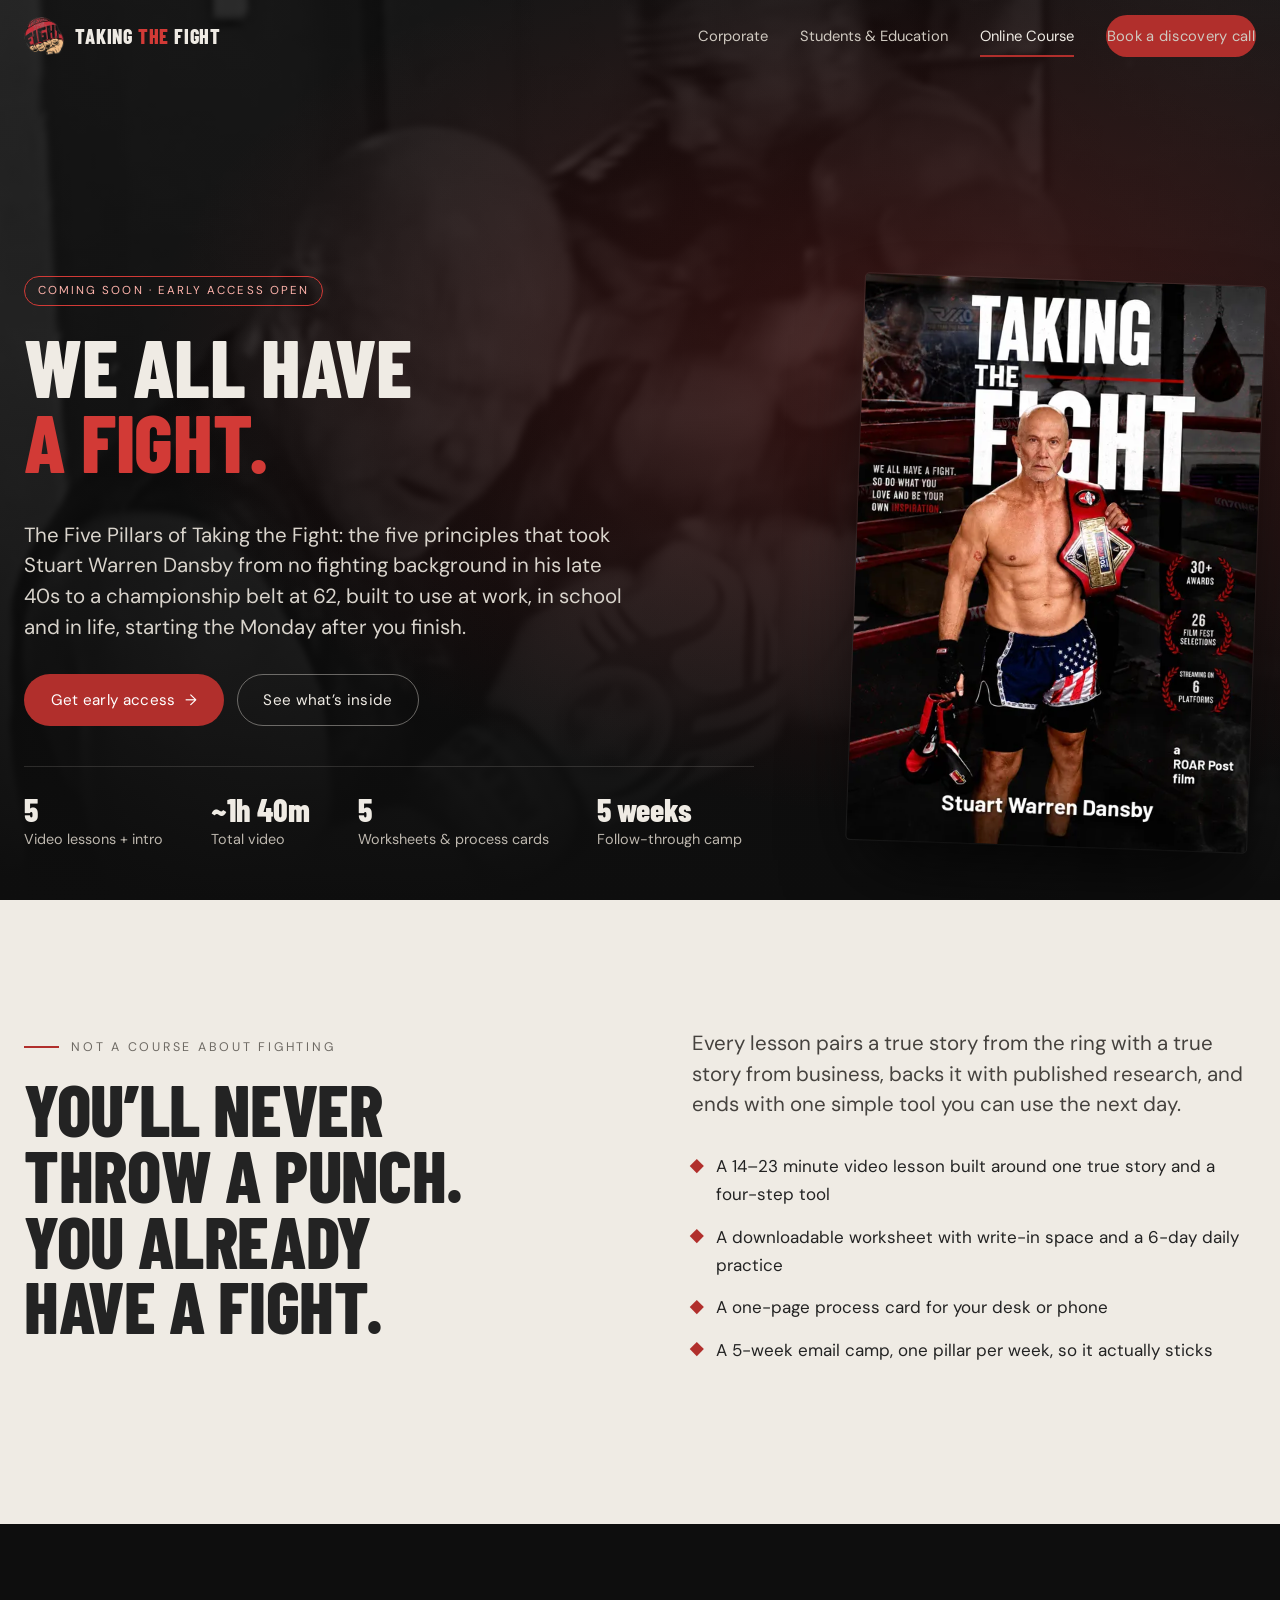
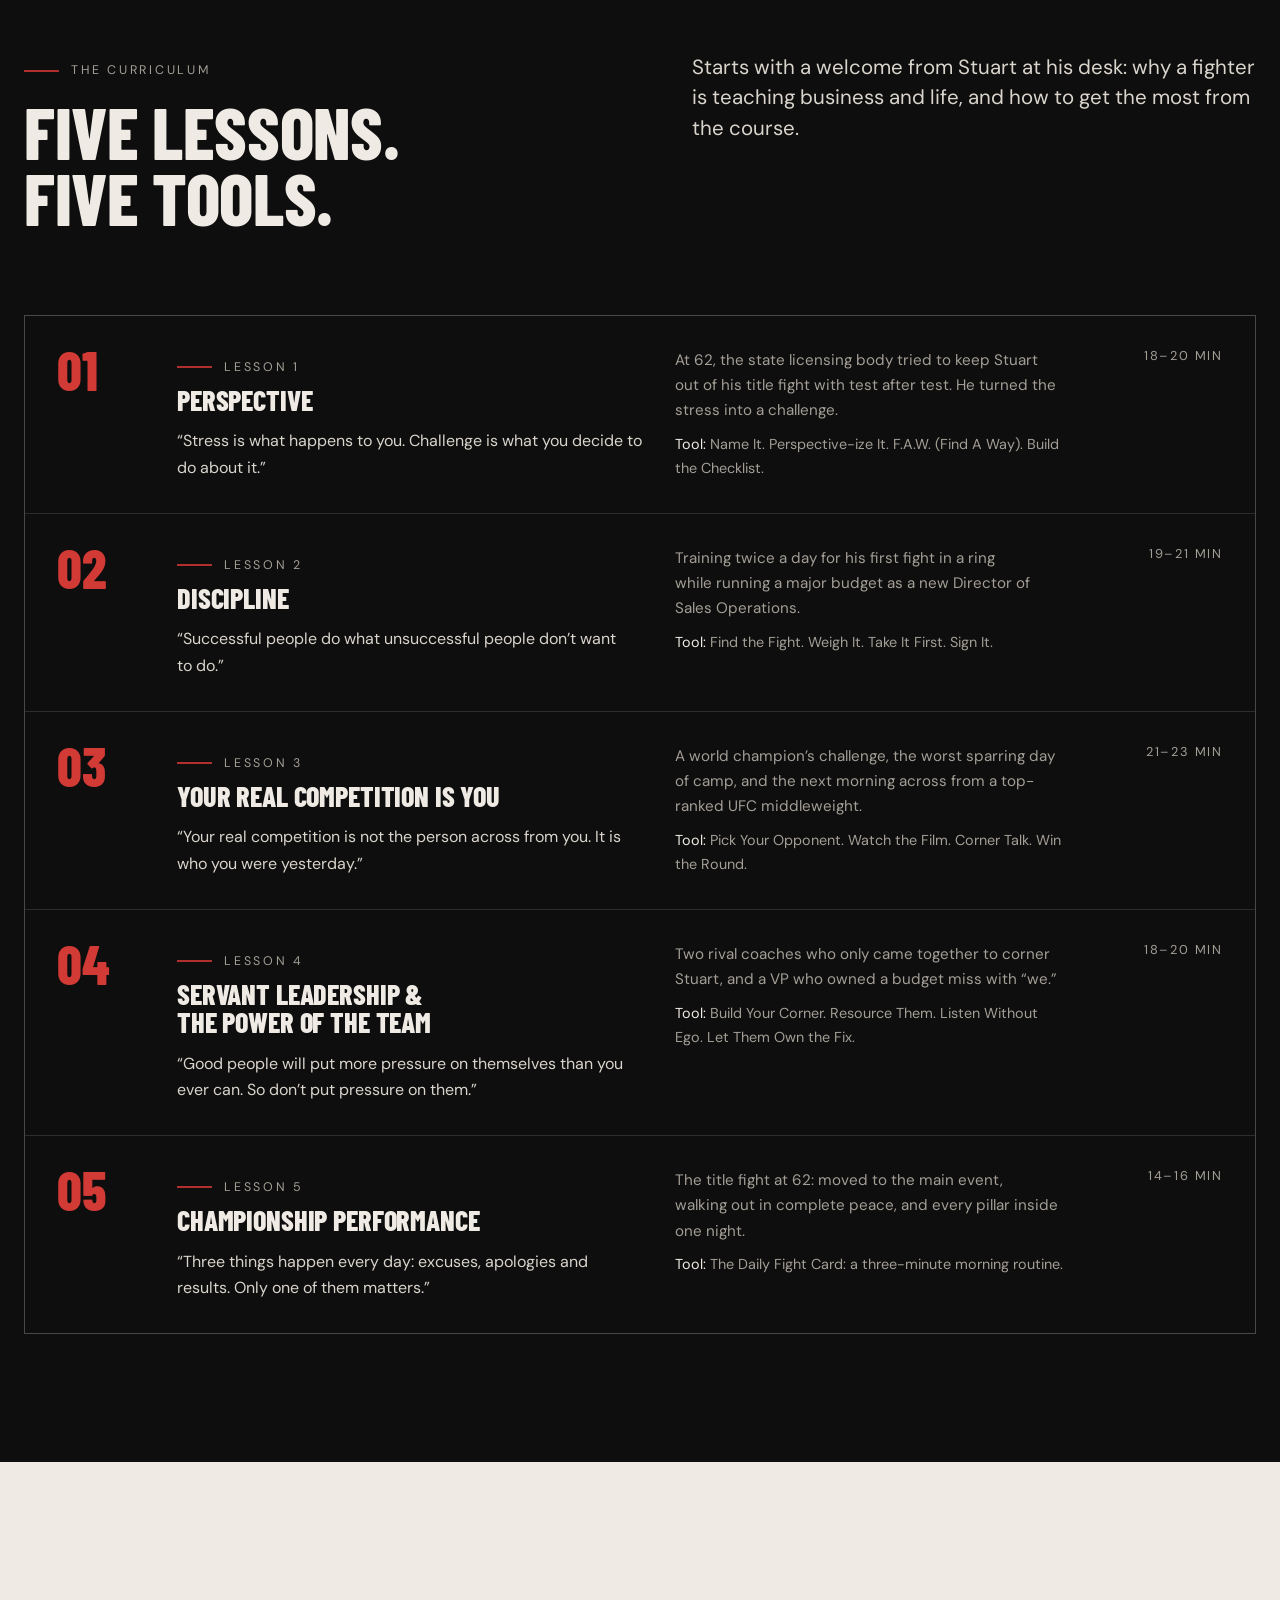
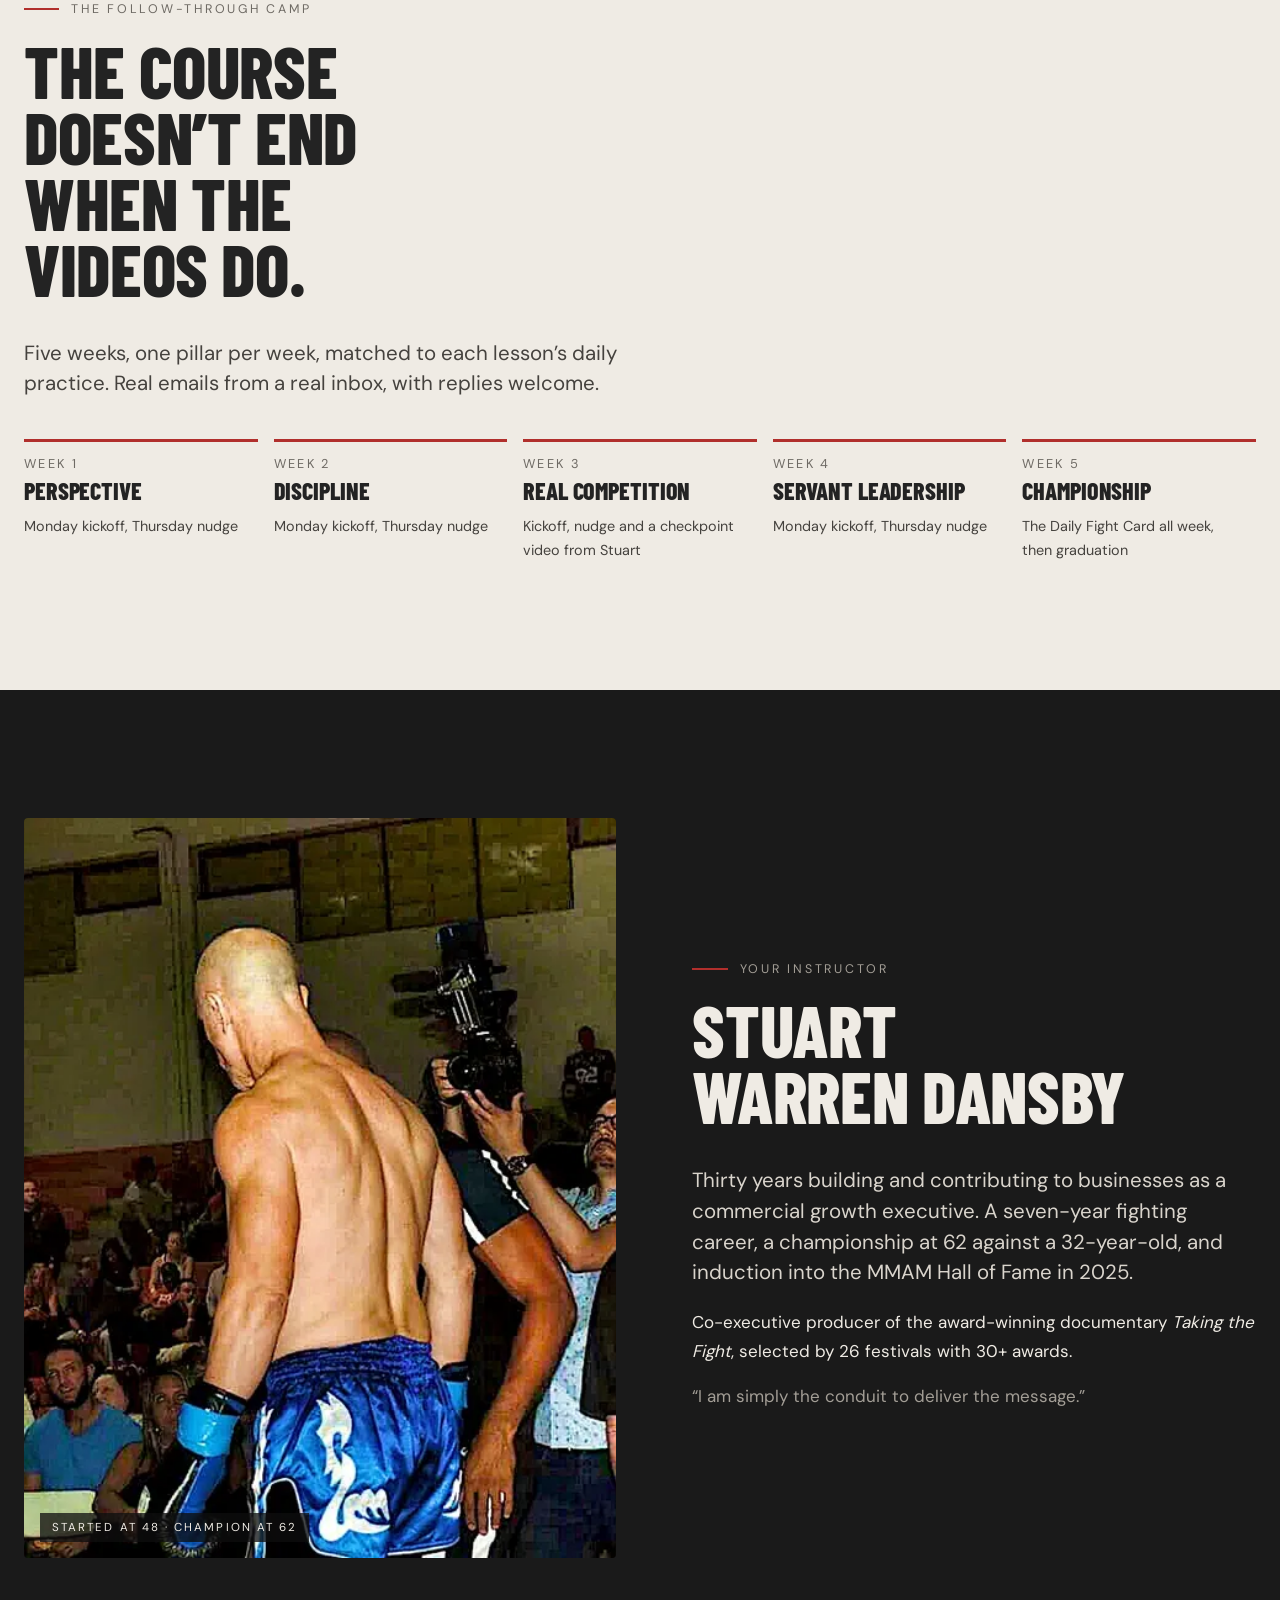
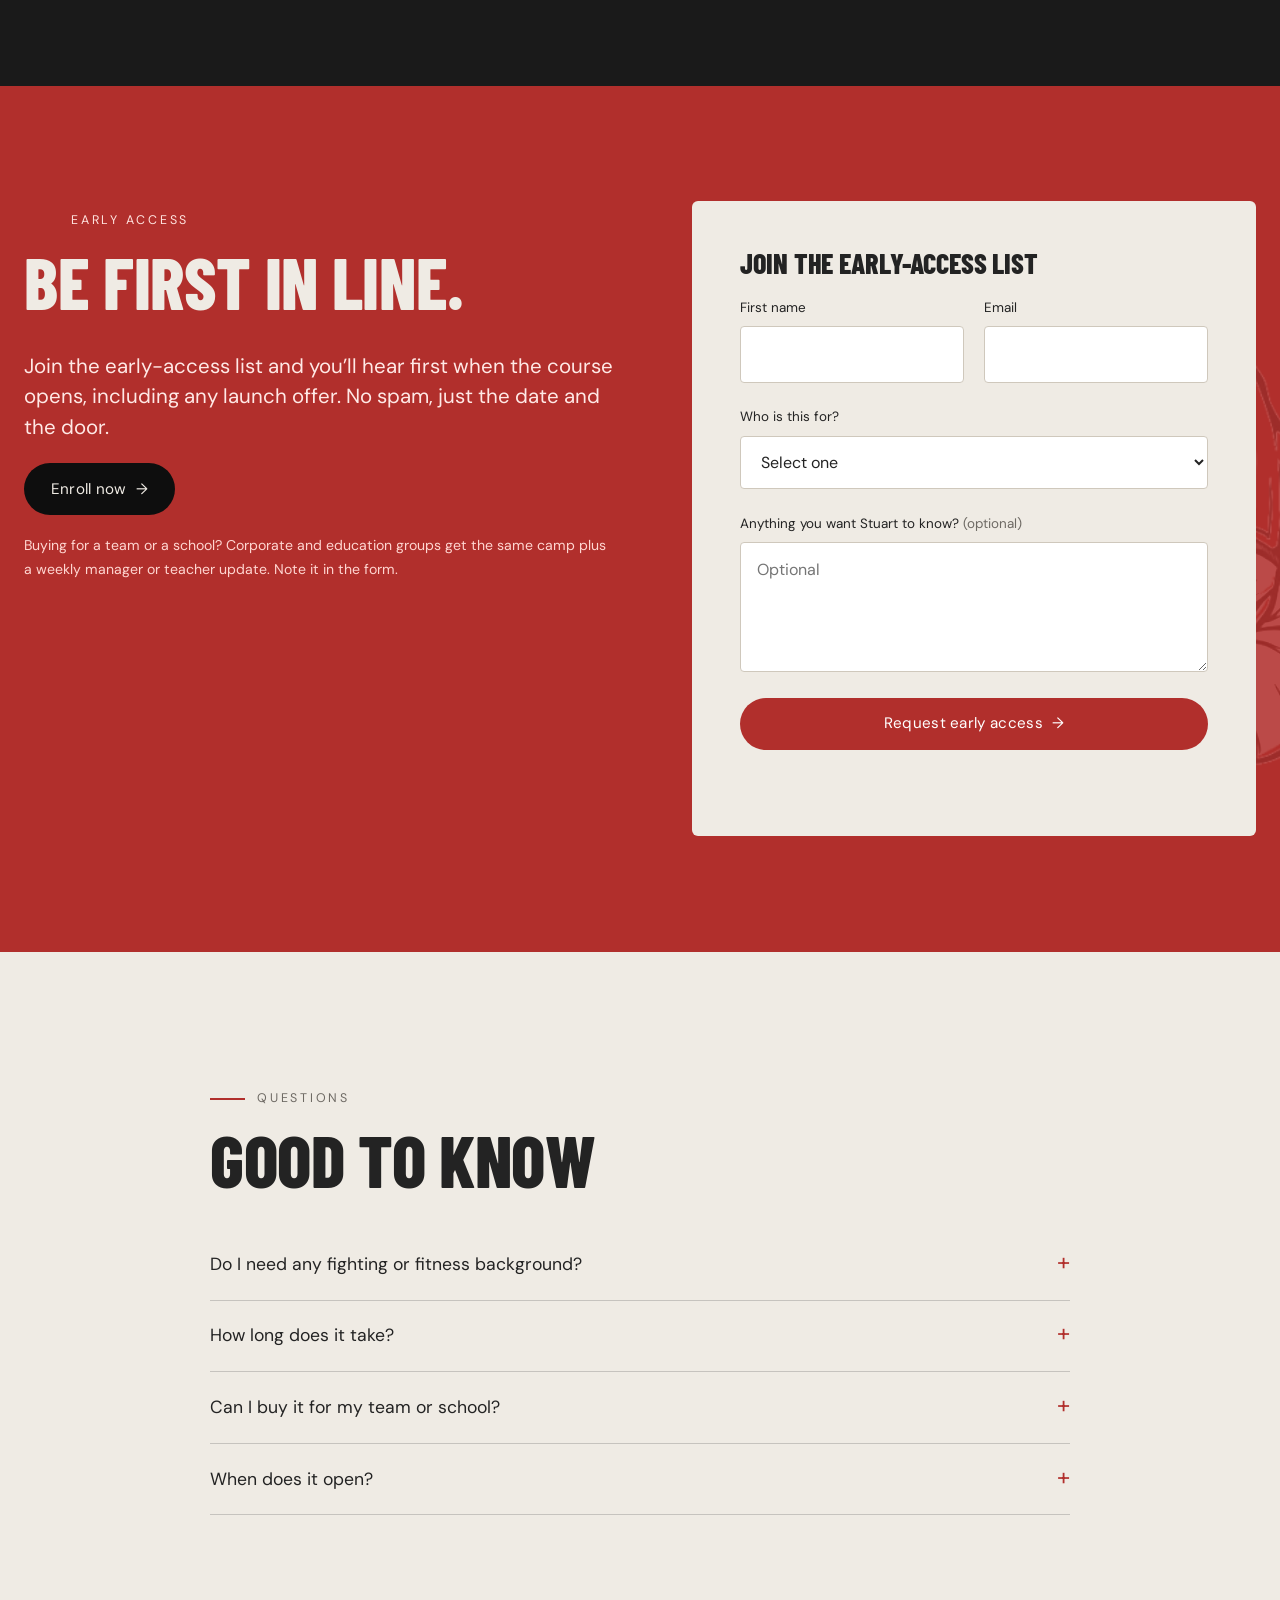
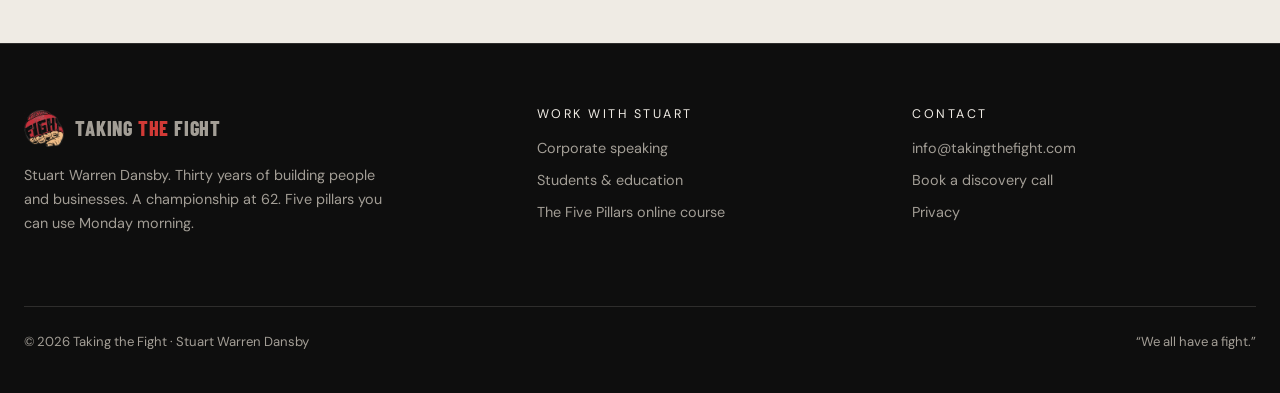
==== v2/course/index.html @ f0d29135 "Add elevated v2 preview: corporate, education, and online course pages" ====
<!doctype html>
<html lang="en" class="no-js"><head><meta charset="utf-8"><meta name="viewport" content="width=device-width,initial-scale=1">
<title>The Five Pillars of Taking the Fight | Online Course | Stuart Warren Dansby</title><meta name="description" content="An online course from Stuart Warren Dansby: five video lessons, worksheets and a 5-week follow-through camp. Join the early-access list."><meta name="theme-color" content="#0E0E0E">
<meta name="robots" content="noindex"><link rel="canonical" href="https://grandpajackai.github.io/stuart-dansby/v2/course/">
<meta property="og:title" content="The Five Pillars of Taking the Fight | Online Course | Stuart Warren Dansby"><meta property="og:description" content="An online course from Stuart Warren Dansby: five video lessons, worksheets and a 5-week follow-through camp. Join the early-access list."><meta property="og:image" content="https://grandpajackai.github.io/stuart-dansby/assets/social.jpg"><meta property="og:type" content="website">
<link rel="icon" href="../../assets/favicon.svg" type="image/svg+xml">
<link rel="preload" href="../../assets/barlow-condensed-bold.ttf" as="font" type="font/ttf" crossorigin>
<link rel="stylesheet" href="../v2.css"></head><body>
<a class="skip" href="#main">Skip to content</a><header class="hdr"><div class="wrap"><a class="brand" href="../" aria-label="Taking the Fight home"><img src="../img/fist.webp" width="40" height="40" alt=""><span>Taking <b>the</b> Fight</span></a>
<button class="menu-btn" type="button" aria-expanded="false" aria-controls="nav" aria-label="Open menu"><span></span></button>
<nav class="nav" id="nav" aria-label="Main"><a href="../">Corporate</a><a href="../education/">Students &amp; Education</a><a href="../course/" aria-current="page">Online Course</a><a class="btn btn-red btn-sm" data-book="corp" href="mailto:info@takingthefight.com">Book a discovery call</a></nav></div></header>
<main id="main">
<section class="hero course-hero"><div class="hero-media"><img src="../img/spar.webp" srcset="../img/spar-sm.webp 800w, ../img/spar.webp 1600w" sizes="100vw" alt="" loading="lazy" decoding="async"></div><div class="wrap ch-grid"><div>
<span class="badge">Coming soon · Early access open</span>
<h1>We all have <span class="red">a fight.</span></h1>
<p class="lede">The Five Pillars of Taking the Fight: the five principles that took Stuart Warren Dansby from no fighting background in his late 40s to a championship belt at 62, built to use at work, in school and in life, starting the Monday after you finish.</p>
<div class="actions"><a class="btn btn-red" href="#early-access">Get early access <span class="arr" aria-hidden="true">→</span></a><a class="btn btn-ghost" href="#lessons">See what’s inside</a></div>
<div class="hero-meta"><div><b>5</b>Video lessons + intro</div><div><b>~1h 40m</b>Total video</div><div><b>5</b>Worksheets &amp; process cards</div><div><b>5 weeks</b>Follow-through camp</div></div>
</div><figure class="cover"><img src="../img/cover.webp" srcset="../img/cover-sm.webp 527w, ../img/cover.webp 1054w" sizes="(max-width:860px) 70vw, 420px" width="1054" height="1492" fetchpriority="high" alt="Taking the Fight poster: Stuart Warren Dansby with his championship belt"></figure></div></section>

<section class="sec cream"><div class="wrap"><div class="split top"><div class="rv"><span class="eyebrow">Not a course about fighting</span><h2>You’ll never throw a punch. You already have a fight.</h2></div>
<div class="rv"><p class="lede">Every lesson pairs a true story from the ring with a true story from business, backs it with published research, and ends with one simple tool you can use the next day.</p>
<ul class="includes"><li>A 14–23 minute video lesson built around one true story and a four-step tool</li><li>A downloadable worksheet with write-in space and a 6-day daily practice</li><li>A one-page process card for your desk or phone</li><li>A 5-week email camp, one pillar per week, so it actually sticks</li></ul></div></div></div></section>

<section class="sec" id="lessons"><div class="wrap"><div class="split top"><div class="rv"><span class="eyebrow">The curriculum</span><h2>Five lessons. Five tools.</h2></div><p class="lede rv">Starts with a welcome from Stuart at his desk: why a fighter is teaching business and life, and how to get the most from the course.</p></div>
<div class="lessons"><article class="lesson rv"><span class="n" aria-hidden="true">01</span><div><span class="eyebrow" style="margin-bottom:.8rem">Lesson 1</span><h3>Perspective</h3><p class="q">“Stress is what happens to you. Challenge is what you decide to do about it.”</p></div><div><p class="muted" style="margin:0;font-size:.95rem">At 62, the state licensing body tried to keep Stuart out of his title fight with test after test. He turned the stress into a challenge.</p><p class="tool"><b>Tool:</b> Name It. Perspective-ize It. F.A.W. (Find A Way). Build the Checklist.</p></div><span class="rt">18–20 min</span></article><article class="lesson rv"><span class="n" aria-hidden="true">02</span><div><span class="eyebrow" style="margin-bottom:.8rem">Lesson 2</span><h3>Discipline</h3><p class="q">“Successful people do what unsuccessful people don’t want to do.”</p></div><div><p class="muted" style="margin:0;font-size:.95rem">Training twice a day for his first fight in a ring while running a major budget as a new Director of Sales Operations.</p><p class="tool"><b>Tool:</b> Find the Fight. Weigh It. Take It First. Sign It.</p></div><span class="rt">19–21 min</span></article><article class="lesson rv"><span class="n" aria-hidden="true">03</span><div><span class="eyebrow" style="margin-bottom:.8rem">Lesson 3</span><h3>Your Real Competition Is You</h3><p class="q">“Your real competition is not the person across from you. It is who you were yesterday.”</p></div><div><p class="muted" style="margin:0;font-size:.95rem">A world champion’s challenge, the worst sparring day of camp, and the next morning across from a top-ranked UFC middleweight.</p><p class="tool"><b>Tool:</b> Pick Your Opponent. Watch the Film. Corner Talk. Win the Round.</p></div><span class="rt">21–23 min</span></article><article class="lesson rv"><span class="n" aria-hidden="true">04</span><div><span class="eyebrow" style="margin-bottom:.8rem">Lesson 4</span><h3>Servant Leadership &amp; the Power of the Team</h3><p class="q">“Good people will put more pressure on themselves than you ever can. So don’t put pressure on them.”</p></div><div><p class="muted" style="margin:0;font-size:.95rem">Two rival coaches who only came together to corner Stuart, and a VP who owned a budget miss with “we.”</p><p class="tool"><b>Tool:</b> Build Your Corner. Resource Them. Listen Without Ego. Let Them Own the Fix.</p></div><span class="rt">18–20 min</span></article><article class="lesson rv"><span class="n" aria-hidden="true">05</span><div><span class="eyebrow" style="margin-bottom:.8rem">Lesson 5</span><h3>Championship Performance</h3><p class="q">“Three things happen every day: excuses, apologies and results. Only one of them matters.”</p></div><div><p class="muted" style="margin:0;font-size:.95rem">The title fight at 62: moved to the main event, walking out in complete peace, and every pillar inside one night.</p><p class="tool"><b>Tool:</b> The Daily Fight Card: a three-minute morning routine.</p></div><span class="rt">14–16 min</span></article></div></div></section>

<section class="sec cream"><div class="wrap"><span class="eyebrow rv">The follow-through camp</span><h2 class="rv" style="max-width:15ch">The course doesn’t end when the videos do.</h2>
<p class="lede rv">Five weeks, one pillar per week, matched to each lesson’s daily practice. Real emails from a real inbox, with replies welcome.</p>
<div class="weeks">
<div class="week rv"><b>Week 1</b><h3>Perspective</h3><p>Monday kickoff, Thursday nudge</p></div>
<div class="week rv"><b>Week 2</b><h3>Discipline</h3><p>Monday kickoff, Thursday nudge</p></div>
<div class="week rv"><b>Week 3</b><h3>Real Competition</h3><p>Kickoff, nudge and a checkpoint video from Stuart</p></div>
<div class="week rv"><b>Week 4</b><h3>Servant Leadership</h3><p>Monday kickoff, Thursday nudge</p></div>
<div class="week rv"><b>Week 5</b><h3>Championship</h3><p>The Daily Fight Card all week, then graduation</p></div>
</div></div></section>

<section class="sec char"><div class="wrap"><div class="split"><figure class="photo tall rv"><img src="../img/ring.webp" srcset="../img/ring-sm.webp 800w, ../img/ring.webp 1600w" sizes="(max-width:860px) 100vw, 50vw" alt="Stuart Warren Dansby in the ring during a fight" loading="lazy" decoding="async" style="object-position:50% 40%"><figcaption>Started at 48 · Champion at 62</figcaption></figure>
<div class="rv"><span class="eyebrow">Your instructor</span><h2>Stuart Warren Dansby</h2><p class="lede">Thirty years building and contributing to businesses as a commercial growth executive. A seven-year fighting career, a championship at 62 against a 32-year-old, and induction into the MMAM Hall of Fame in 2025.</p><p>Co-executive producer of the award-winning documentary <em>Taking the Fight</em>, selected by 26 festivals with 30+ awards.</p><p class="muted">“I am simply the conduit to deliver the message.”</p></div></div></div></section>

<section class="cta" id="early-access" aria-labelledby="ea-h"><div class="wrap"><div class="split top"><div class="rv"><span class="eyebrow" style="color:#FFE3DF">Early access</span><h2 id="ea-h">Be first in line.</h2>
<p class="price" data-price></p>
<p class="lede">Join the early-access list and you’ll hear first when the course opens, including any launch offer. No spam, just the date and the door.</p>
<div class="actions"><a class="btn btn-dark" data-checkout href="#early-access" hidden>Enroll now <span class="arr" aria-hidden="true">→</span></a></div>
<p class="cta-note">Buying for a team or a school? Corporate and education groups get the same camp plus a weekly manager or teacher update. Note it in the form.</p></div>
<div class="panel rv" style="background:var(--cream);color:var(--char);border:0"><h3 style="margin-bottom:1.2rem">Join the early-access list</h3>
<form class="form" data-mail="Early access: The Five Pillars of Taking the Fight" novalidate>
<div class="field"><label for="name">First name</label><input id="name" name="name" type="text" data-label="First name" required aria-required="true" aria-describedby="name-err" autocomplete="given-name"><span class="err" id="name-err" aria-live="polite"></span></div><div class="field"><label for="email">Email</label><input id="email" name="email" type="email" data-label="Email" required aria-required="true" aria-describedby="email-err" autocomplete="email"><span class="err" id="email-err" aria-live="polite"></span></div>
<div class="field full"><label for="for">Who is this for?</label><select id="for" name="for" data-label="Who is this for?" required aria-required="true" aria-describedby="for-err"><option value="">Select one</option><option>Just me</option><option>My team or company</option><option>My school or students</option></select><span class="err" id="for-err" aria-live="polite"></span></div>
<div class="field full"><label for="msg">Anything you want Stuart to know? <span class="opt">(optional)</span></label><textarea id="msg" name="msg" data-label="Anything you want Stuart to know?" placeholder="Optional"></textarea></div>
<div class="full"><button class="btn btn-red" type="submit" style="width:100%">Request early access <span class="arr" aria-hidden="true">→</span></button></div>
<p class="form-status" role="status" aria-live="polite"></p></form></div></div></div></section>

<section class="sec cream"><div class="wrap" style="max-width:860px"><span class="eyebrow">Questions</span><h2>Good to know</h2><div class="faq">
<details><summary>Do I need any fighting or fitness background?</summary><p>No. Fighting is just where Stuart learned these lessons. Every tool is built for work, school and everyday life.</p></details>
<details><summary>How long does it take?</summary><p>About 1 hour 40 minutes of video across the intro and five lessons, paced one pillar per week alongside the 5-week follow-through camp.</p></details>
<details><summary>Can I buy it for my team or school?</summary><p>Yes. Group buyers get the same camp plus a weekly email for the manager or teacher. Mention it in the early-access form or email <a data-email href="mailto:info@takingthefight.com">info@takingthefight.com</a>.</p></details>
<details><summary>When does it open?</summary><p>Filming is underway. Early-access members hear the launch date first.</p></details>
</div></div></section>
</main><footer class="ftr"><div class="wrap"><div><a class="brand" href="../"><img src="../img/fist.webp" width="40" height="40" alt=""><span>Taking <b>the</b> Fight</span></a><p style="margin-top:1rem;max-width:36ch">Stuart Warren Dansby. Thirty years of building people and businesses. A championship at 62. Five pillars you can use Monday morning.</p></div>
<div><h4>Work with Stuart</h4><ul><li><a href="../">Corporate speaking</a></li><li><a href="../education/">Students &amp; education</a></li><li><a href="../course/">The Five Pillars online course</a></li></ul></div>
<div><h4>Contact</h4><ul><li><a data-email href="mailto:info@takingthefight.com">info@takingthefight.com</a></li><li><a data-book="corp" href="mailto:info@takingthefight.com">Book a discovery call</a></li><li><a href="../../privacy/">Privacy</a></li></ul></div>
<div class="legal"><span>© <span id="yr">2026</span> Taking the Fight · Stuart Warren Dansby</span><span>“We all have a fight.”</span></div></div></footer>
<dialog class="video" id="video" aria-label="Speaker reel"><button class="x" type="button">Close ✕</button><div class="frame"></div></dialog>
<script src="../config.js"></script><script src="../v2.js" defer></script></body></html>
---- v2/v2.css ----
@font-face{font-family:"Barlow Condensed";src:url(../assets/barlow-condensed-bold.ttf) format("truetype");font-weight:700;font-display:swap}
@font-face{font-family:"DM Sans";src:url(../assets/dm-sans.ttf) format("truetype");font-weight:100 1000;font-display:swap}
:root{--red:#B12F2C;--red-hi:#D23A36;--ink:#0E0E0E;--char:#232323;--char2:#1A1A1A;--cream:#EFEBE4;--cream2:#E4DED3;--mute:#A39E96;--line:rgba(239,235,228,.14);--display:"Barlow Condensed",Impact,"Arial Narrow",sans-serif;--body:"DM Sans",system-ui,-apple-system,Segoe UI,sans-serif;--wrap:min(1240px,100% - 3rem)}
*,*::before,*::after{box-sizing:border-box}
html{scroll-behavior:smooth;-webkit-text-size-adjust:100%}
@media (prefers-reduced-motion:reduce){html{scroll-behavior:auto}*{animation:none!important;transition:none!important}}
body{margin:0;background:var(--ink);color:var(--cream);font:400 1.0625rem/1.65 var(--body);-webkit-font-smoothing:antialiased;overflow-x:hidden}
img{display:block;max-width:100%;height:auto}
a{color:inherit}
:focus-visible{outline:3px solid var(--red-hi);outline-offset:3px;border-radius:2px}
.wrap{width:var(--wrap);margin-inline:auto}
.skip{position:absolute;left:1rem;top:-4rem;z-index:100;background:var(--cream);color:var(--ink);padding:.7rem 1rem;font-weight:700}
.skip:focus{top:1rem}
h1,h2,h3{font-family:var(--display);font-weight:700;text-transform:uppercase;line-height:.92;letter-spacing:-.005em;margin:0 0 .5em;text-wrap:balance}
h1{font-size:clamp(3.1rem,9.2vw,8.6rem)}
h2{font-size:clamp(2.4rem,5.6vw,5rem)}
h3{font-size:clamp(1.45rem,2.2vw,1.9rem);line-height:1}
p{margin:0 0 1em;text-wrap:pretty}
.eyebrow{display:inline-flex;align-items:center;gap:.75rem;font:700 .78rem/1 var(--body);letter-spacing:.22em;text-transform:uppercase;color:var(--mute);margin-bottom:1.4rem}
.eyebrow::before{content:"";width:2.2rem;height:2px;background:var(--red)}
.red{color:var(--red-hi)}
.lede{font-size:clamp(1.15rem,1.6vw,1.4rem);line-height:1.5;color:#D9D4CC;max-width:44ch}
.muted{color:var(--mute)}
/* header */
.hdr{position:fixed;inset:0 0 auto;z-index:50;transition:background .3s,border-color .3s;border-bottom:1px solid transparent}
.hdr.scrolled,.hdr.open{background:rgba(14,14,14,.92);backdrop-filter:blur(14px);-webkit-backdrop-filter:blur(14px);border-color:var(--line)}
.hdr .wrap{display:flex;align-items:center;justify-content:space-between;height:72px;gap:1rem}
.brand{display:flex;align-items:center;gap:.7rem;text-decoration:none;font:700 1.25rem/1 var(--display);text-transform:uppercase;letter-spacing:.04em}
.brand img{width:40px;height:40px}
.brand span b{color:var(--red-hi);font-weight:700}
.nav{display:flex;align-items:center;gap:2rem}
.nav a{text-decoration:none;font-size:.92rem;font-weight:500;color:#CFC9C0;position:relative;padding:.4rem 0}
.nav a:hover,.nav a[aria-current=page]{color:var(--cream)}
.nav a[aria-current=page]::after{content:"";position:absolute;left:0;right:0;bottom:-2px;height:2px;background:var(--red)}
.menu-btn{display:none;background:none;border:1px solid var(--line);color:var(--cream);width:46px;height:46px;border-radius:999px;cursor:pointer}
.menu-btn span,.menu-btn span::before,.menu-btn span::after{display:block;width:18px;height:2px;background:currentColor;margin:auto;position:relative;transition:transform .25s}
.menu-btn span::before,.menu-btn span::after{content:"";position:absolute;left:0}
.menu-btn span::before{top:-6px}.menu-btn span::after{top:6px}
.hdr.open .menu-btn span{background:transparent}.hdr.open .menu-btn span::before{transform:translateY(6px) rotate(45deg)}.hdr.open .menu-btn span::after{transform:translateY(-6px) rotate(-45deg)}
/* buttons */
.btn{display:inline-flex;align-items:center;justify-content:center;gap:.6rem;min-height:52px;padding:.9rem 1.6rem;border-radius:999px;font:700 .95rem/1 var(--body);letter-spacing:.02em;text-decoration:none;cursor:pointer;border:1.5px solid transparent;transition:background .2s,color .2s,transform .2s,border-color .2s}
.btn:hover{transform:translateY(-1px)}
.btn-red{background:var(--red);color:#fff}.btn-red:hover{background:var(--red-hi)}
.btn-ghost{border-color:rgba(239,235,228,.4);color:var(--cream);background:transparent}.btn-ghost:hover{border-color:var(--cream);background:rgba(239,235,228,.06)}
.btn-dark{background:var(--ink);color:var(--cream)}.btn-dark:hover{background:var(--char)}
.btn-sm{min-height:42px;padding:.65rem 1.1rem;font-size:.86rem}
.btn .arr{transition:transform .2s}.btn:hover .arr{transform:translateX(3px)}
.actions{display:flex;flex-wrap:wrap;gap:.8rem;align-items:center}
/* hero */
.hero{position:relative;min-height:min(100svh,980px);display:flex;align-items:flex-end;padding:9rem 0 4.5rem;isolation:isolate;overflow:hidden}
.hero-media{position:absolute;inset:0;z-index:-2}
.hero-media img{width:100%;height:100%;object-fit:cover;object-position:var(--pos,70% 30%);filter:grayscale(.35) contrast(1.08) brightness(.8)}
.hero::before{content:"";position:absolute;inset:0;z-index:-1;background:linear-gradient(90deg,rgba(14,14,14,.96) 0%,rgba(14,14,14,.82) 38%,rgba(14,14,14,.25) 75%,rgba(14,14,14,.4)),linear-gradient(0deg,var(--ink) 0%,transparent 40%)}
.hero h1{max-width:11ch}
.hero .lede{margin-bottom:2rem}
.hero-meta{display:flex;flex-wrap:wrap;gap:1.5rem 3rem;margin-top:3.5rem;padding-top:1.6rem;border-top:1px solid var(--line);font-size:.9rem;color:#BDB7AE}
.hero-meta b{display:block;font:700 2rem/1 var(--display);color:var(--cream);margin-bottom:.2rem}
.hero.short{min-height:auto;padding-top:10rem}
/* sections */
.sec{padding:clamp(5rem,10vw,9rem) 0;position:relative}
.sec.cream{background:var(--cream);color:var(--char)}
.sec.cream .eyebrow{color:#6E6A64}
.sec.cream .lede{color:#45423E}
.sec.char{background:var(--char2)}
.split{display:grid;grid-template-columns:1.05fr 1fr;gap:clamp(2.5rem,6vw,6rem);align-items:center}
.split.top{align-items:start}
.photo{position:relative;overflow:hidden;border-radius:4px;background:#111}
.photo img{width:100%;height:100%;object-fit:cover}
.photo figcaption{position:absolute;left:1rem;bottom:1rem;font:700 .72rem/1 var(--body);letter-spacing:.18em;text-transform:uppercase;background:rgba(14,14,14,.75);padding:.55rem .75rem;color:var(--cream)}
.tall{aspect-ratio:4/5}.wide{aspect-ratio:16/10}
/* contrast list */
.versus{display:grid;grid-template-columns:minmax(0,1fr) minmax(0,1fr);border-top:1px solid rgba(35,35,35,.2);margin-top:3rem}
.versus div{padding:1.6rem 1.6rem 1.6rem 0;border-bottom:1px solid rgba(35,35,35,.2)}
.versus div:nth-child(even){padding-left:1.6rem;border-left:1px solid rgba(35,35,35,.2)}
.versus .h{font:700 .78rem/1 var(--body);letter-spacing:.18em;text-transform:uppercase;color:#6E6A64;padding-top:0;padding-bottom:1rem}
.versus .yes{font-weight:600;color:var(--char)}
.versus .yes::before{content:"→ ";color:var(--red)}
.versus .no{color:#7A766F;text-decoration:line-through;text-decoration-color:rgba(177,47,44,.55)}
/* pillars */
.pillars{counter-reset:p;border-top:1px solid var(--line);margin-top:3rem}
.pillar{display:grid;grid-template-columns:7rem 1fr 1.1fr;gap:2rem;padding:2.2rem 0;border-bottom:1px solid var(--line);align-items:start;transition:background .3s}
.pillar .n{font:700 4.2rem/.8 var(--display);color:transparent;-webkit-text-stroke:1.5px var(--red-hi)}
.pillar h3{margin-bottom:.35rem}
.pillar .tool{font-size:.92rem;color:var(--mute)}
.pillar .tool b{color:var(--cream);font-weight:600}
.pillar blockquote{margin:0;font-size:1.08rem;color:#D9D4CC;border-left:2px solid var(--red);padding-left:1.1rem}
/* stats */
.stats{display:grid;grid-template-columns:repeat(4,minmax(0,1fr));gap:0;border-top:1px solid rgba(35,35,35,.2);margin-top:3.5rem}
.stat{padding:2rem 1.5rem 0 0}
.stat+.stat{padding-left:1.5rem;border-left:1px solid rgba(35,35,35,.2)}
.stat b{display:block;font:700 clamp(2.8rem,4.6vw,4.2rem)/.9 var(--display);color:var(--red);margin-bottom:.7rem}
.stat span{font-size:.95rem;color:#45423E}
.stat small{display:block;margin-top:.4rem;font-size:.78rem;letter-spacing:.12em;text-transform:uppercase;color:#6E6A64;font-weight:700}
/* ladder */
.ladder{display:grid;grid-template-columns:repeat(5,minmax(0,1fr));gap:1px;background:var(--line);border:1px solid var(--line);margin-top:3rem}
.rung{background:var(--ink);padding:2rem 1.5rem 2.2rem;display:flex;flex-direction:column;gap:.6rem;min-height:310px;position:relative}
.rung .step{font:700 .74rem/1 var(--body);letter-spacing:.2em;text-transform:uppercase;color:var(--red-hi)}
.rung .dur{font-size:.85rem;color:var(--mute);font-weight:600}
.rung p{font-size:.95rem;color:#CFC9C0;margin:0}
.rung .verb{margin-top:auto;font:700 1.05rem/1 var(--display);letter-spacing:.06em;text-transform:uppercase;color:var(--cream);opacity:.55}
.rung.feature{background:var(--red)}.rung.feature .step,.rung.feature .dur{color:#FFE3DF}.rung.feature p{color:#fff}.rung.feature .verb{opacity:.85}
/* quotes */
.big-quote{font:700 clamp(2.2rem,5.2vw,4.6rem)/.98 var(--display);text-transform:uppercase;margin:0;max-width:18ch}
.big-quote em{font-style:normal;color:var(--red-hi)}
.attrib{margin-top:1.6rem;font-size:.9rem;letter-spacing:.16em;text-transform:uppercase;color:var(--mute);font-weight:700}
.endorse{display:grid;grid-template-columns:repeat(3,minmax(0,1fr));gap:1.25rem;margin-top:3rem}
.endorse blockquote{margin:0;padding:2rem;background:#fff;border-radius:4px;display:flex;flex-direction:column;gap:1.4rem;color:var(--char);box-shadow:0 1px 0 rgba(0,0,0,.04)}
.endorse blockquote p{margin:0;font-size:1.02rem;line-height:1.55}
.endorse blockquote p::before{content:"“";display:block;font:700 3.2rem/.6 var(--display);color:var(--red);margin-bottom:.6rem}
.endorse footer{margin-top:auto;font-size:.88rem;color:#6E6A64}
.endorse footer strong{display:block;color:var(--char);font-size:.98rem}
/* personal pillars */
.pp{display:grid;grid-template-columns:repeat(3,minmax(0,1fr));gap:2.5rem;margin-top:3rem}
.pp article{border-top:2px solid var(--red);padding-top:1.5rem}
.pp .num{font:700 .8rem/1 var(--body);letter-spacing:.2em;color:var(--mute);margin-bottom:1rem;display:block}
.pp p{color:#CFC9C0;font-size:.98rem}
/* stories */
.stories{display:grid;grid-template-columns:repeat(4,minmax(0,1fr));gap:1.25rem;margin-top:3rem}
.story{background:var(--char);padding:1.8rem;border-radius:4px;display:flex;flex-direction:column;gap:.8rem;border:1px solid var(--line)}
.story b{font:700 2.6rem/.9 var(--display);color:var(--red-hi)}
.story p{font-size:.94rem;color:#CFC9C0;margin:0}
.story .lesson{margin-top:auto;padding-top:1rem;border-top:1px solid var(--line);font-size:.8rem;letter-spacing:.14em;text-transform:uppercase;font-weight:700;color:var(--cream)}
/* video */
.reel{position:relative;display:block;width:100%;aspect-ratio:16/9;border:0;padding:0;cursor:pointer;overflow:hidden;border-radius:4px;background:#000;color:var(--cream)}
.reel img{width:100%;height:100%;object-fit:cover;opacity:.72;transition:transform .6s,opacity .3s}
.reel:hover img{transform:scale(1.03);opacity:.85}
.reel .play{position:absolute;inset:0;display:grid;place-items:center}
.reel .play i{width:96px;height:96px;border-radius:50%;background:var(--red);display:grid;place-items:center;box-shadow:0 0 0 12px rgba(177,47,44,.25);transition:transform .25s}
.reel:hover .play i{transform:scale(1.08)}
.reel .play i::after{content:"";border-left:24px solid #fff;border-top:15px solid transparent;border-bottom:15px solid transparent;margin-left:6px}
.reel .lbl{position:absolute;left:1.4rem;bottom:1.2rem;font:700 .8rem/1 var(--body);letter-spacing:.18em;text-transform:uppercase;text-align:left}
dialog.video{width:min(1100px,94vw);padding:0;border:0;background:#000;border-radius:6px;overflow:visible}
dialog.video::backdrop{background:rgba(0,0,0,.88)}
dialog.video .frame{aspect-ratio:16/9}
dialog.video iframe{width:100%;height:100%;border:0;display:block}
dialog.video .x{position:absolute;top:-3.2rem;right:0;background:none;border:1px solid rgba(255,255,255,.4);color:#fff;border-radius:999px;padding:.55rem 1rem;font:600 .9rem var(--body);cursor:pointer}
/* CTA */
.cta{background:var(--red);padding:clamp(4.5rem,9vw,8rem) 0;position:relative;overflow:hidden;isolation:isolate}
.cta::after{content:"";position:absolute;right:-6%;top:50%;width:min(560px,60vw);aspect-ratio:1;transform:translateY(-50%);background:url(img/fist.webp) center/contain no-repeat;opacity:.13;z-index:-1;filter:grayscale(1) brightness(2)}
.cta h2{max-width:14ch}
.cta .lede{color:#FFE9E6;max-width:50ch}
.cta .btn-ghost{border-color:rgba(255,255,255,.6)}
.cta-note{font-size:.88rem;color:#FFD6D1;margin-top:1.2rem}
/* forms */
.form{display:grid;grid-template-columns:minmax(0,1fr) minmax(0,1fr);gap:1.1rem 1.25rem}
.form .full{grid-column:1/-1}
.field label{display:block;font-size:.84rem;font-weight:600;margin-bottom:.45rem;color:inherit}
.field label .opt{font-weight:400;color:#6E6A64}
.field input,.field select,.field textarea{width:100%;font:inherit;font-size:1rem;padding:.9rem 1rem;border-radius:4px;border:1.5px solid #CFC8BC;background:#fff;color:var(--char);min-height:52px}
.field textarea{min-height:130px;resize:vertical}
.field input:focus,.field select:focus,.field textarea:focus{outline:none;border-color:var(--red);box-shadow:0 0 0 3px rgba(177,47,44,.18)}
.field [aria-invalid=true]{border-color:var(--red)}
.err{display:block;color:#9A2522;font-size:.82rem;margin-top:.35rem;min-height:0}
.form-status{grid-column:1/-1;margin:0;font-size:.95rem;min-height:1.4em}
.form-status.ok{color:#2D6A3E;font-weight:600}
.dark-form .field input,.dark-form .field select{background:#1E1E1E;border-color:#3A3A3A;color:var(--cream)}
.dark-form .err{color:#FFB4AC}.dark-form .form-status.ok{color:#9BE0AE}
/* course */
.lessons{display:grid;gap:1px;background:var(--line);border:1px solid var(--line);margin-top:3rem}
.lesson{background:var(--ink);display:grid;grid-template-columns:5.5rem 1.2fr 1fr 8rem;gap:2rem;padding:2rem;align-items:start}
.lesson .n{font:700 3.4rem/.8 var(--display);color:var(--red-hi)}
.lesson .q{color:#D9D4CC;font-size:1rem;margin:0}
.lesson .tool{font-size:.9rem;color:var(--mute);margin:.6rem 0 0}
.lesson .tool b{color:var(--cream)}
.lesson .rt{font:700 .8rem/1.3 var(--body);letter-spacing:.14em;text-transform:uppercase;color:var(--mute);text-align:right}
.weeks{display:grid;grid-template-columns:repeat(5,minmax(0,1fr));gap:1rem;margin-top:2.5rem}
.week{border-top:3px solid var(--red);padding-top:1rem}
.week b{font:700 .8rem/1 var(--body);letter-spacing:.18em;text-transform:uppercase;color:#6E6A64;display:block;margin-bottom:.5rem}
.week h3{font-size:1.5rem}
.week p{font-size:.9rem;color:#45423E;margin:0}
.includes{list-style:none;padding:0;margin:2rem 0;display:grid;gap:.9rem}
.includes li{display:flex;gap:.9rem;align-items:flex-start}
.includes li::before{content:"";flex:none;width:.6rem;height:.6rem;margin-top:.55rem;background:var(--red);transform:rotate(45deg)}
.price{display:none;font:700 2.4rem/1 var(--display);margin-bottom:1rem}
.price.on{display:block}
.badge{display:inline-block;font:700 .72rem/1 var(--body);letter-spacing:.18em;text-transform:uppercase;padding:.5rem .8rem;border:1px solid var(--red-hi);color:#FFB4AC;border-radius:999px;margin-bottom:1.4rem}
.panel{background:var(--char);border:1px solid var(--line);border-radius:6px;padding:clamp(1.6rem,4vw,3rem)}
.faq details{border-bottom:1px solid rgba(35,35,35,.2);padding:1.3rem 0}
.faq summary{cursor:pointer;font-weight:700;font-size:1.1rem;list-style:none;display:flex;justify-content:space-between;gap:1rem}
.faq summary::-webkit-details-marker{display:none}
.faq summary::after{content:"+";color:var(--red);font-size:1.5rem;line-height:1;transition:transform .2s}
.faq details[open] summary::after{transform:rotate(45deg)}
.faq details p{margin:.9rem 0 0;color:#45423E;max-width:70ch}
.skills{display:flex;flex-wrap:wrap;gap:.6rem;margin:2rem 0}
.skills span{border:1px solid rgba(35,35,35,.3);border-radius:999px;padding:.5rem 1rem;font-size:.9rem;font-weight:600}
.marquee{overflow:hidden;border-block:1px solid var(--line);padding:1.4rem 0;white-space:nowrap}
.marquee div{display:inline-flex;gap:3rem;animation:mq 40s linear infinite;font:700 1.6rem/1 var(--display);text-transform:uppercase;letter-spacing:.04em;color:#6E6A64}
.marquee div span::after{content:"✦";color:var(--red);margin-left:3rem}
@keyframes mq{to{transform:translateX(-50%)}}
/* footer */
.ftr{padding:4rem 0 2.5rem;border-top:1px solid var(--line);font-size:.9rem;color:var(--mute)}
.ftr .wrap{display:grid;grid-template-columns:1.4fr 1fr 1fr;gap:2rem}
.ftr h4{font:700 .78rem/1 var(--body);letter-spacing:.2em;text-transform:uppercase;color:var(--cream);margin:0 0 1rem}
.ftr ul{list-style:none;padding:0;margin:0;display:grid;gap:.5rem}
.ftr a{text-decoration:none}.ftr a:hover{color:var(--cream);text-decoration:underline}
.ftr .legal{grid-column:1/-1;border-top:1px solid var(--line);padding-top:1.5rem;margin-top:1.5rem;display:flex;justify-content:space-between;flex-wrap:wrap;gap:1rem;font-size:.82rem}
/* reveal */
.rv{opacity:0;transform:translateY(24px);transition:opacity .8s cubic-bezier(.2,.7,.2,1),transform .8s cubic-bezier(.2,.7,.2,1)}
.rv.in{opacity:1;transform:none}
.no-js .rv{opacity:1;transform:none}
/* responsive */
@media (max-width:1080px){.ladder{grid-template-columns:repeat(2,minmax(0,1fr))}.rung{min-height:0}.rung.feature{grid-column:1/-1}.stories{grid-template-columns:repeat(2,minmax(0,1fr))}.endorse{grid-template-columns:minmax(0,1fr) minmax(0,1fr)}.lesson{grid-template-columns:4.5rem 1fr;}.lesson .rt{text-align:left;grid-column:2}.lesson>div:nth-child(3){grid-column:2}.weeks{grid-template-columns:repeat(3,minmax(0,1fr))}}
@media (max-width:860px){
.menu-btn{display:grid;place-items:center}
.nav{position:fixed;inset:72px 0 auto;flex-direction:column;align-items:stretch;gap:0;background:rgba(14,14,14,.98);padding:1rem 1.5rem 2rem;border-bottom:1px solid var(--line);transform:translateY(-8px);opacity:0;visibility:hidden;transition:opacity .2s,transform .2s,visibility .2s}
.hdr.open .nav{opacity:1;visibility:visible;transform:none}
.nav a{padding:1rem 0;border-bottom:1px solid var(--line);font-size:1.1rem}
.nav a[aria-current=page]::after{display:none}.nav a[aria-current=page]{color:var(--red-hi)}
.nav .btn{margin-top:1.2rem;border-bottom:0}
.split{grid-template-columns:1fr}
.pillar{grid-template-columns:4rem 1fr;gap:1rem 1.2rem}.pillar .n{font-size:3rem}.pillar blockquote{grid-column:2}
.stats{grid-template-columns:minmax(0,1fr) minmax(0,1fr)}.stat:nth-child(3){border-left:0;padding-left:0}.stat{padding-bottom:1.5rem}
.pp{grid-template-columns:1fr;gap:2rem}
.ftr .wrap{grid-template-columns:minmax(0,1fr) minmax(0,1fr)}.ftr .wrap>div:first-child{grid-column:1/-1}
.hero::before{background:linear-gradient(0deg,var(--ink) 8%,rgba(14,14,14,.82) 50%,rgba(14,14,14,.35))}
}
@media (max-width:600px){
:root{--wrap:calc(100% - 2.5rem)}
body{font-size:1rem}
.hero{padding:7.5rem 0 3rem;min-height:92svh}
.hero-meta{gap:1.2rem 2rem;margin-top:2.5rem}.hero-meta b{font-size:1.6rem}
.actions .btn{width:100%}
.versus{grid-template-columns:1fr}.versus div:nth-child(even){padding-left:0;border-left:0}.versus .h:nth-child(2){display:none}
.versus .no{padding-bottom:.4rem;border-bottom:0}.versus .yes{padding-top:.2rem}
.ladder,.stories,.endorse,.weeks{grid-template-columns:1fr}
.form{grid-template-columns:1fr}
.lesson{grid-template-columns:1fr;gap:.8rem;padding:1.6rem 1.3rem}.lesson .rt,.lesson>div:nth-child(3){grid-column:1}
.stats{grid-template-columns:1fr}.stat+.stat{border-left:0;padding-left:0;border-top:1px solid rgba(35,35,35,.2);padding-top:1.5rem}
.brand span{font-size:1.05rem}
.reel .play i{width:72px;height:72px}
dialog.video .x{top:-3rem}
}
@media (max-width:360px){h1{font-size:2.8rem}.brand span{display:none}}
.ladder.four{grid-template-columns:repeat(4,minmax(0,1fr))}
@media (max-width:1080px){.ladder.four{grid-template-columns:repeat(2,minmax(0,1fr))}.ladder.four .rung.feature{grid-column:auto}}
@media (max-width:600px){.ladder.four{grid-template-columns:1fr}}
.ftr a{overflow-wrap:anywhere}
@media (max-width:420px){.ftr .wrap{grid-template-columns:1fr}}
.brand img{object-fit:contain}
@media (max-width:600px){.hero-meta{display:grid;grid-template-columns:1fr 1fr}.eyebrow{letter-spacing:.16em;font-size:.72rem}}
figure{margin:0}section[id]{scroll-margin-top:72px}
.course-hero .hero-media img{filter:grayscale(1) brightness(.35) blur(2px);transform:scale(1.05)}
.course-hero::before{background:radial-gradient(ellipse at 75% 40%,rgba(177,47,44,.28),transparent 60%),linear-gradient(0deg,var(--ink) 0%,rgba(14,14,14,.6) 60%)}
.ch-grid{display:grid;grid-template-columns:minmax(0,1.25fr) minmax(0,.75fr);gap:4rem;align-items:center}
.cover{margin:0;justify-self:end;max-width:400px;transform:rotate(2deg);box-shadow:0 40px 80px -20px rgba(0,0,0,.8),0 0 0 1px rgba(255,255,255,.08);border-radius:4px;overflow:hidden;transition:transform .5s}
.cover:hover{transform:rotate(0) scale(1.01)}
@media (max-width:860px){.ch-grid{grid-template-columns:1fr;gap:2.5rem}.cover{justify-self:start;max-width:min(300px,75%);transform:rotate(1.5deg)}}
.hero h1{max-width:14ch;font-size:clamp(2.9rem,7vw,6.6rem)}.hero{padding-top:7.5rem}
.hero h1{font-size:clamp(2.9rem,6.4vw,6rem)}.hero-meta{margin-top:2.5rem}.hero{padding-bottom:3rem}
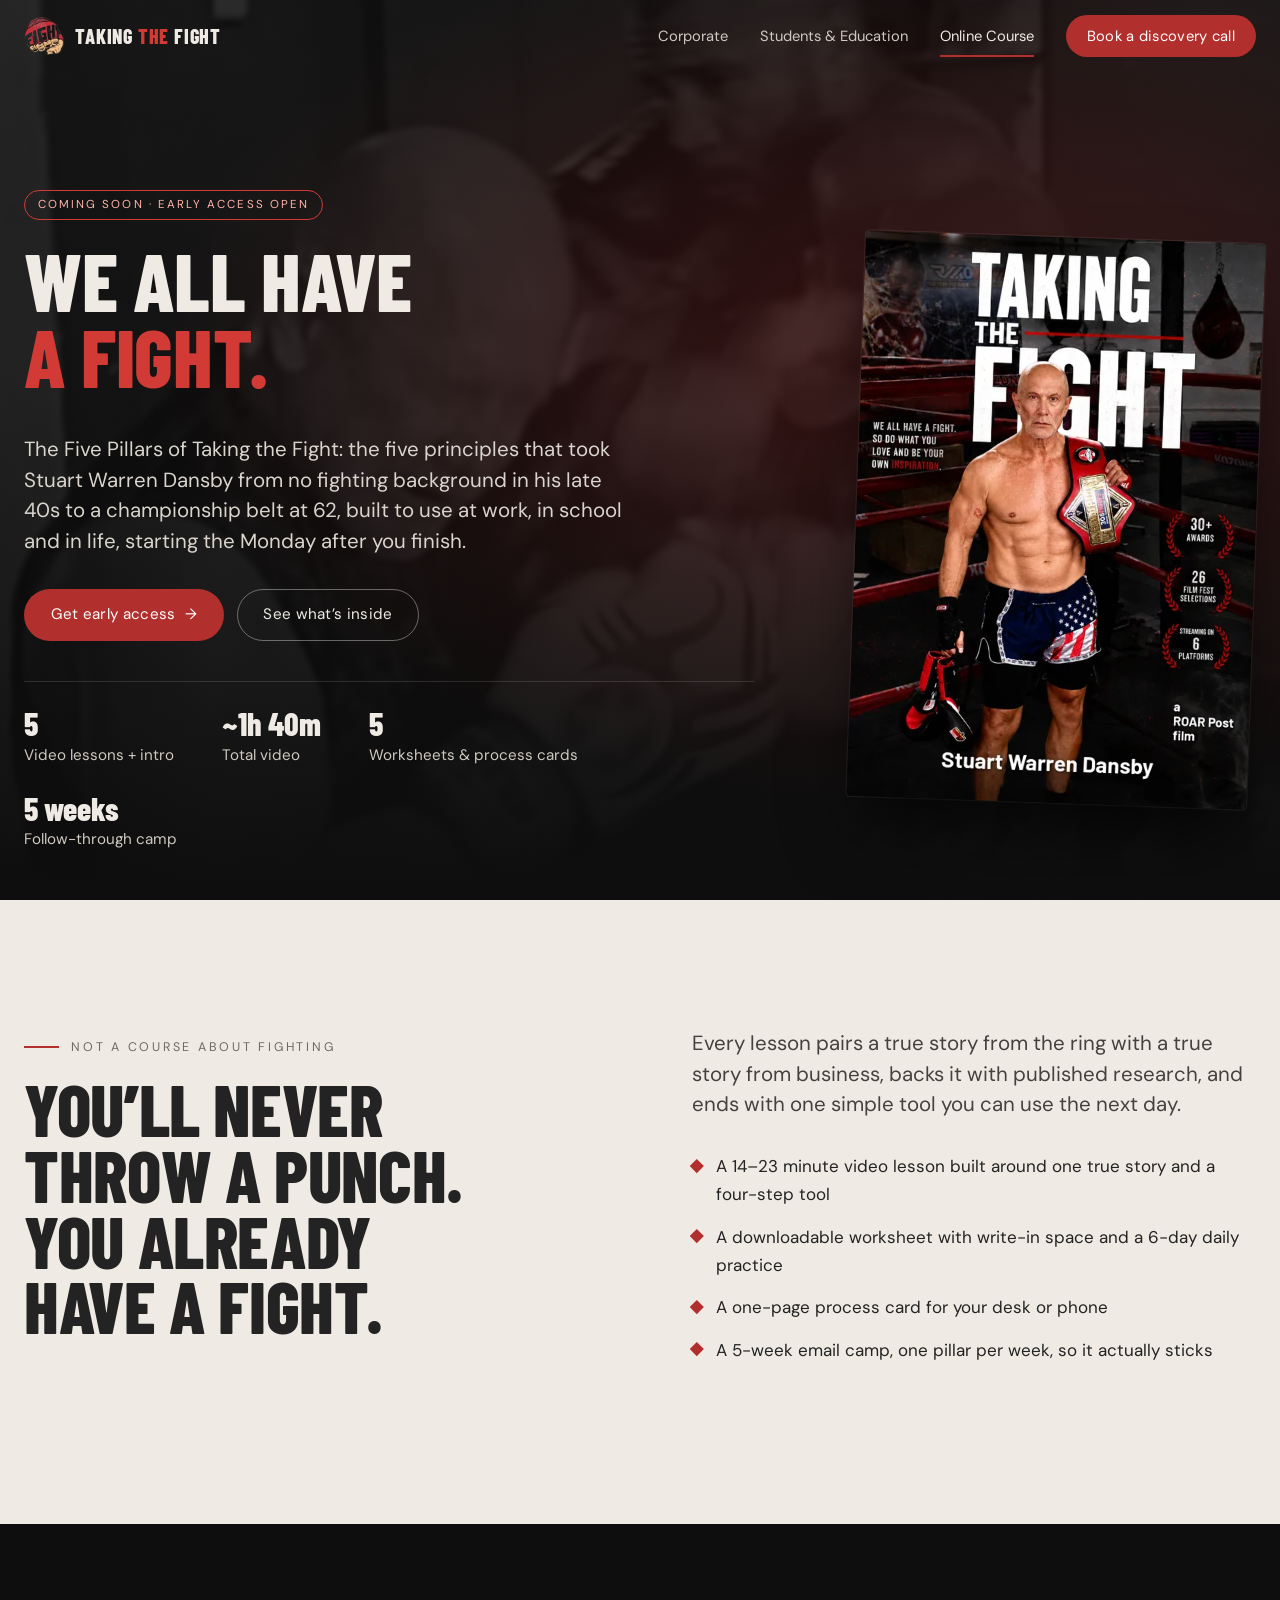
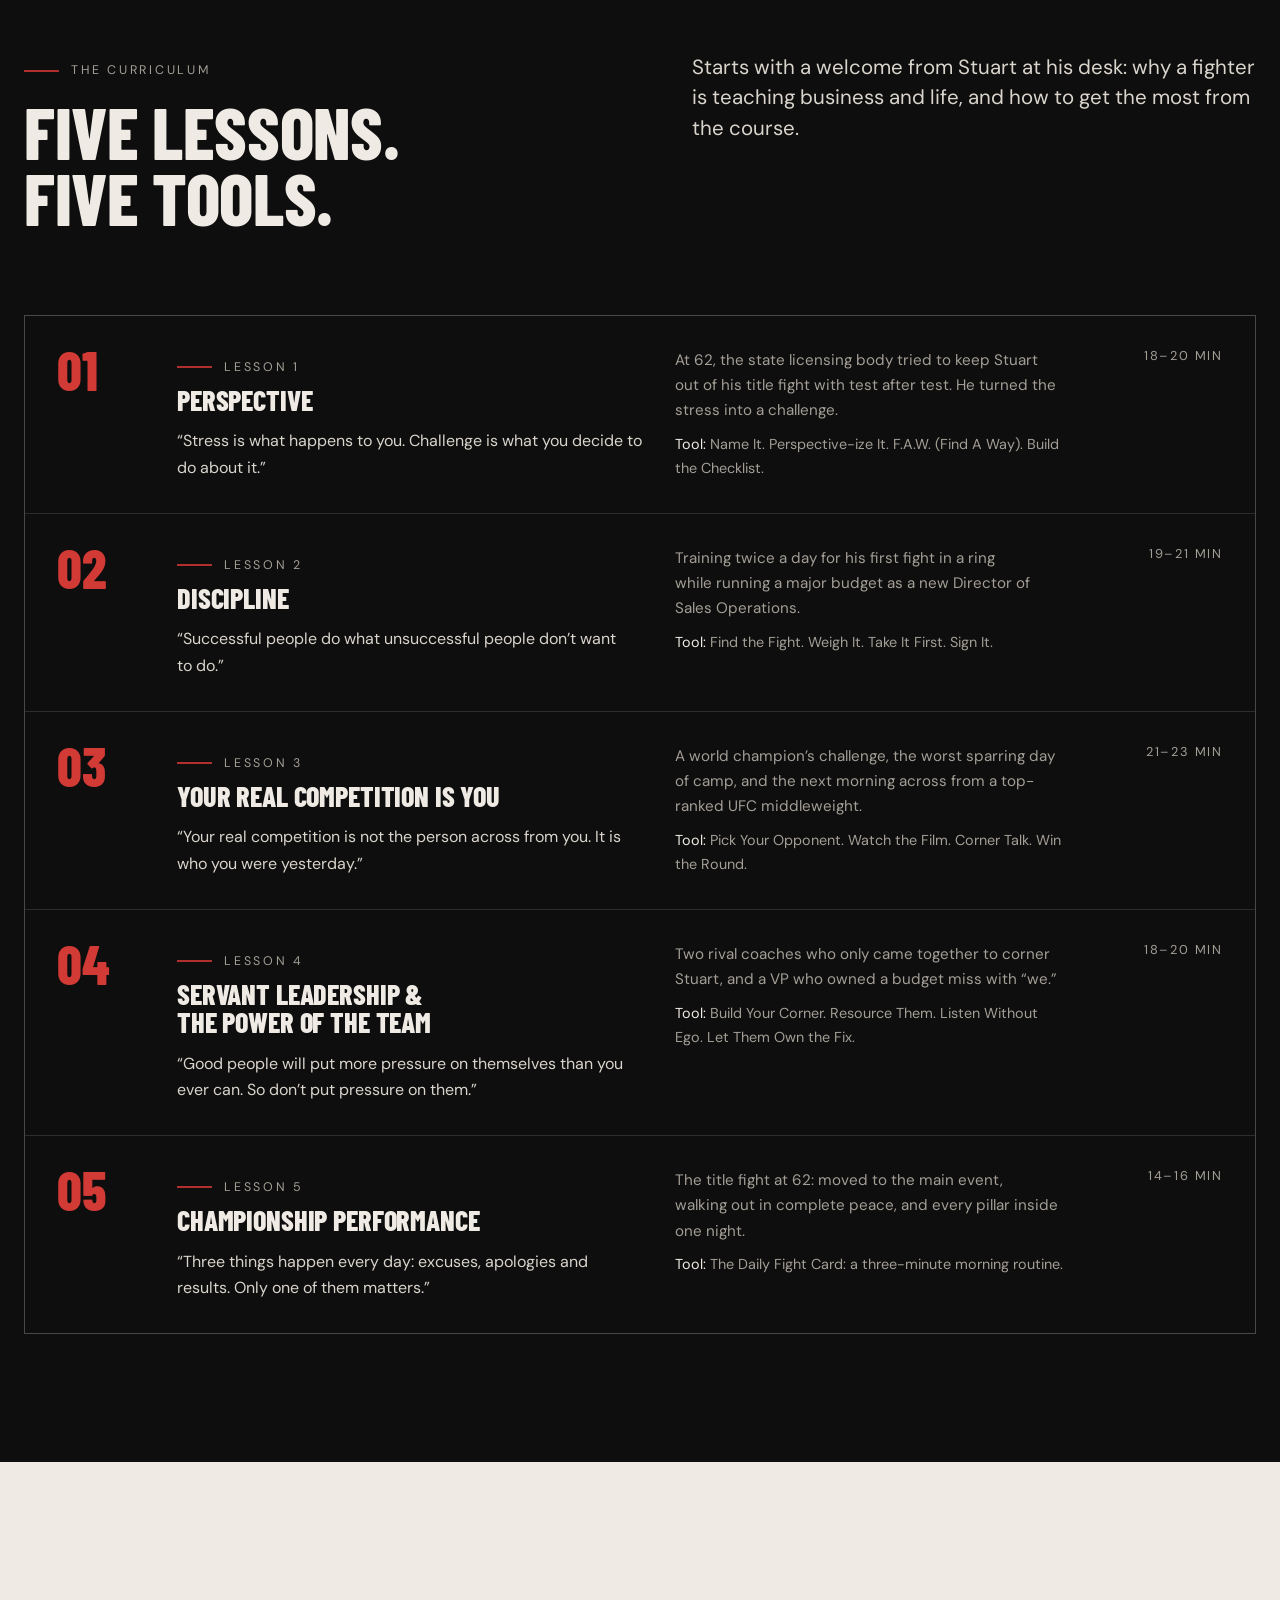
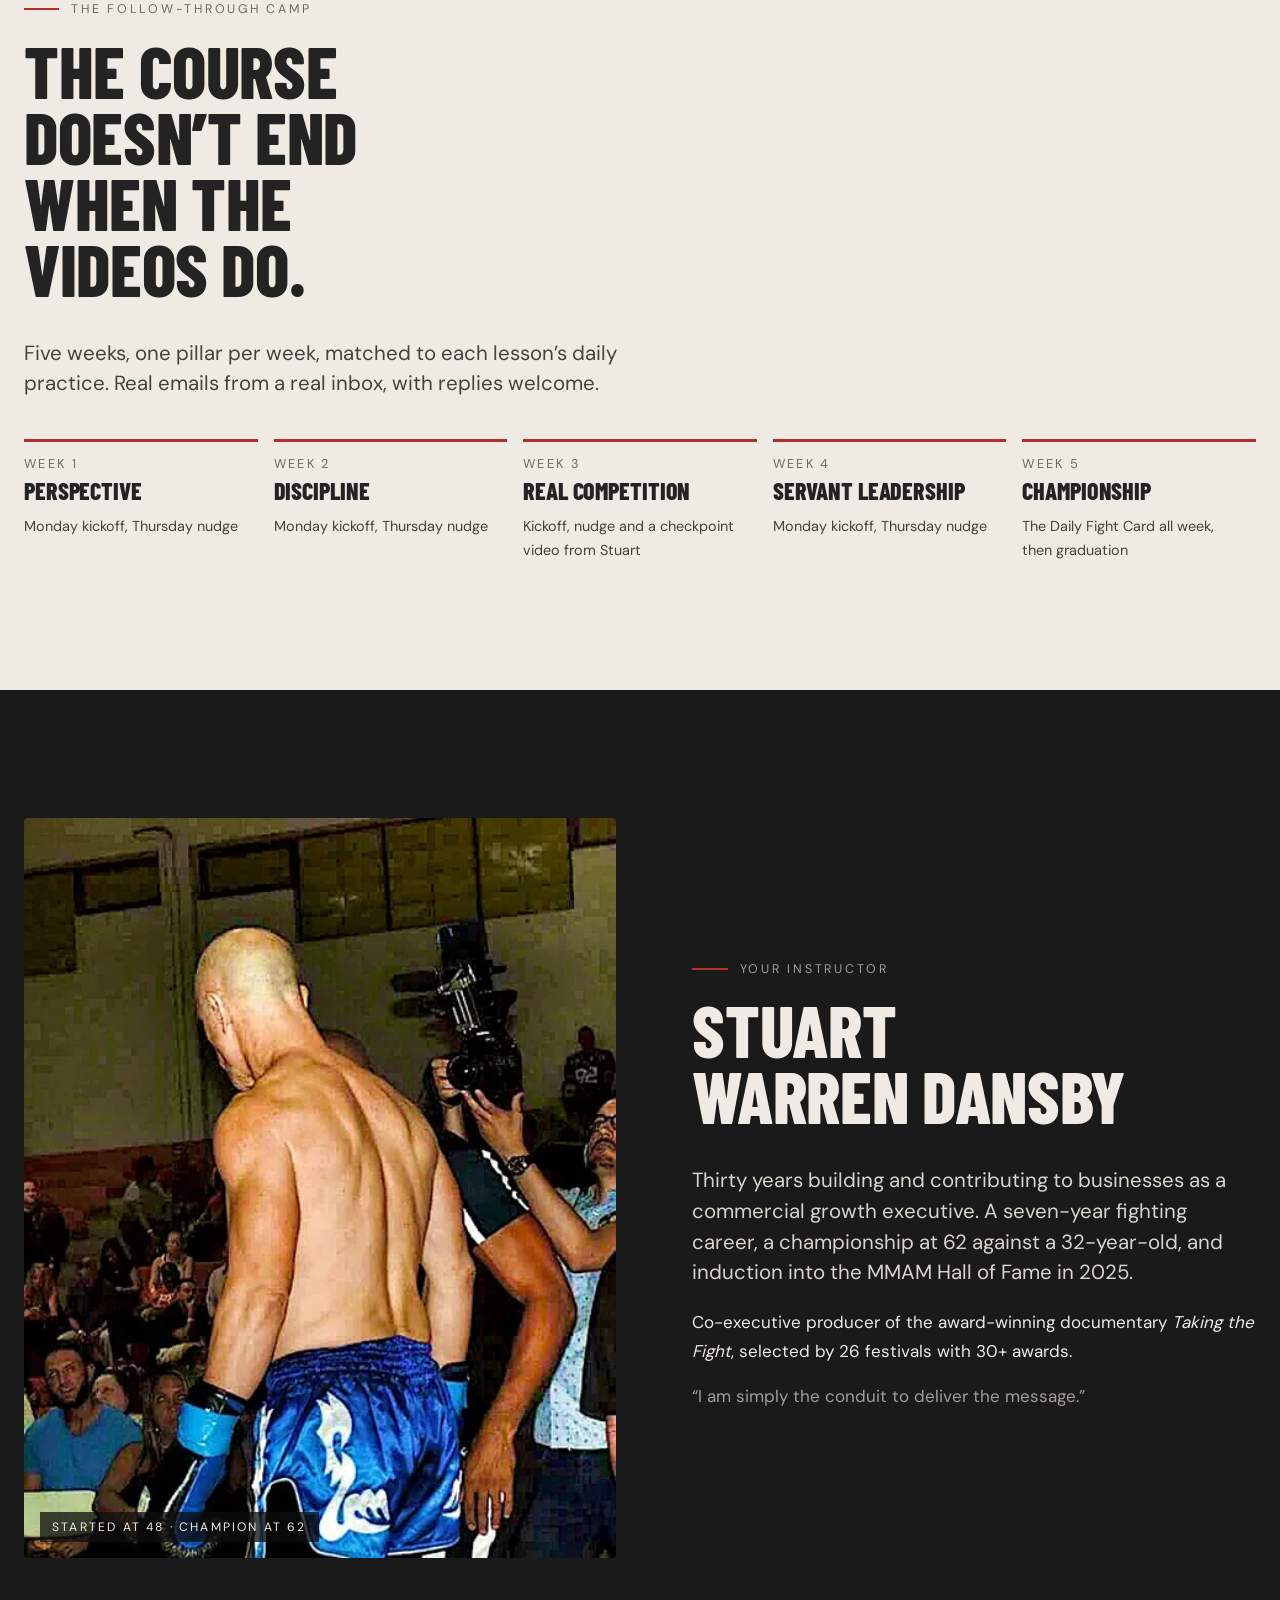
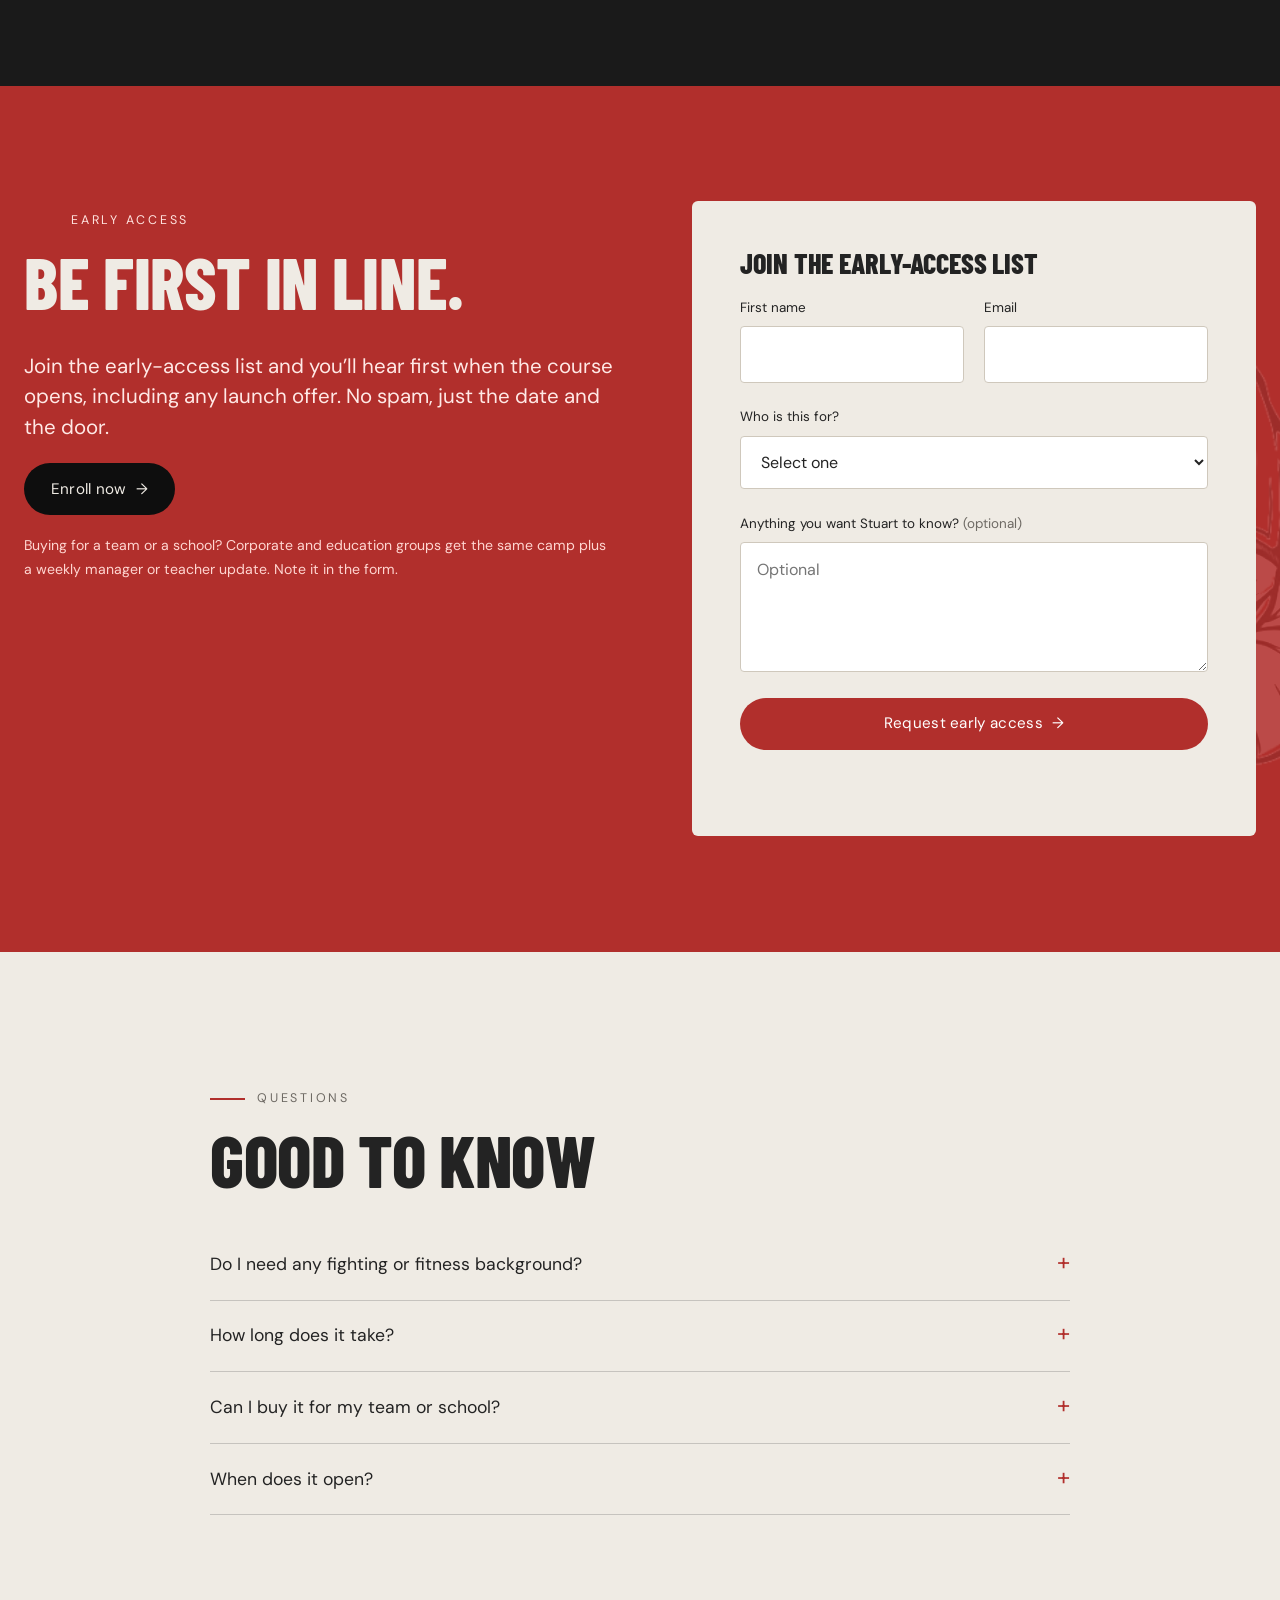
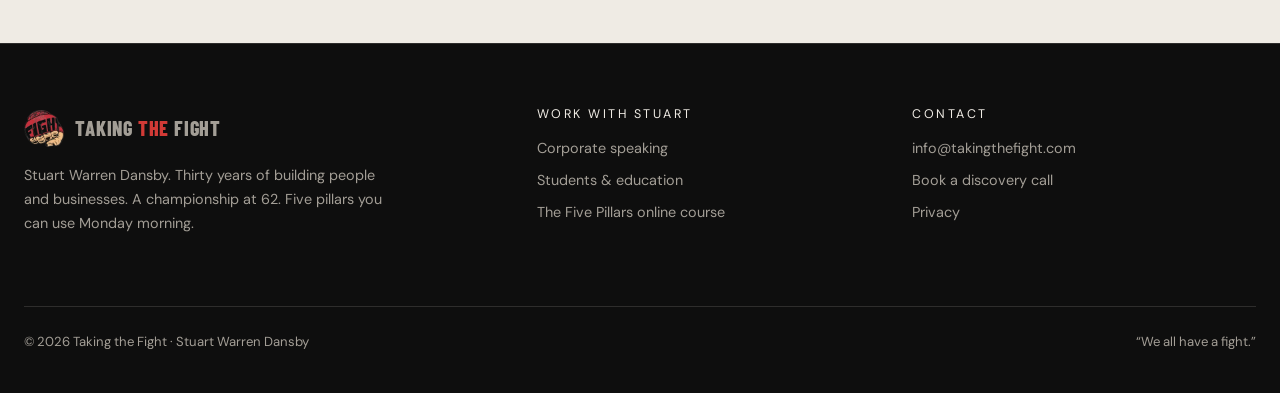
==== commit c58a801b: "v2 review pass: fix nav CTA padding/contrast, contrast bumps, mobile hero, menu focus, accurate srcs" ====
--- a/v2/course/index.html
+++ b/v2/course/index.html
@@ -6,11 +6,11 @@
 <link rel="icon" href="../../assets/favicon.svg" type="image/svg+xml">
 <link rel="preload" href="../../assets/barlow-condensed-bold.ttf" as="font" type="font/ttf" crossorigin>
 <link rel="stylesheet" href="../v2.css"></head><body>
-<a class="skip" href="#main">Skip to content</a><header class="hdr"><div class="wrap"><a class="brand" href="../" aria-label="Taking the Fight home"><img src="../img/fist.webp" width="40" height="40" alt=""><span>Taking <b>the</b> Fight</span></a>
+<a class="skip" href="#main">Skip to content</a><header class="hdr"><div class="wrap"><a class="brand" href="../" aria-label="Taking the Fight home"><img src="../img/fist-sm.webp" width="40" height="40" alt=""><span>Taking <b>the</b> Fight</span></a>
 <button class="menu-btn" type="button" aria-expanded="false" aria-controls="nav" aria-label="Open menu"><span></span></button>
 <nav class="nav" id="nav" aria-label="Main"><a href="../">Corporate</a><a href="../education/">Students &amp; Education</a><a href="../course/" aria-current="page">Online Course</a><a class="btn btn-red btn-sm" data-book="corp" href="mailto:info@takingthefight.com">Book a discovery call</a></nav></div></header>
 <main id="main">
-<section class="hero course-hero"><div class="hero-media"><img src="../img/spar.webp" srcset="../img/spar-sm.webp 800w, ../img/spar.webp 1600w" sizes="100vw" alt="" loading="lazy" decoding="async"></div><div class="wrap ch-grid"><div>
+<section class="hero course-hero"><div class="hero-media"><img src="../img/spar.webp" srcset="../img/spar-sm.webp 800w, ../img/spar.webp 1179w" sizes="100vw" width="1179" height="1171" alt="" loading="lazy" decoding="async"></div><div class="wrap ch-grid"><div>
 <span class="badge">Coming soon · Early access open</span>
 <h1>We all have <span class="red">a fight.</span></h1>
 <p class="lede">The Five Pillars of Taking the Fight: the five principles that took Stuart Warren Dansby from no fighting background in his late 40s to a championship belt at 62, built to use at work, in school and in life, starting the Monday after you finish.</p>
@@ -35,7 +35,7 @@
 <div class="week rv"><b>Week 5</b><h3>Championship</h3><p>The Daily Fight Card all week, then graduation</p></div>
 </div></div></section>
 
-<section class="sec char"><div class="wrap"><div class="split"><figure class="photo tall rv"><img src="../img/ring.webp" srcset="../img/ring-sm.webp 800w, ../img/ring.webp 1600w" sizes="(max-width:860px) 100vw, 50vw" alt="Stuart Warren Dansby in the ring during a fight" loading="lazy" decoding="async" style="object-position:50% 40%"><figcaption>Started at 48 · Champion at 62</figcaption></figure>
+<section class="sec char"><div class="wrap"><div class="split"><figure class="photo tall rv"><img src="../img/ring.webp" srcset="../img/ring-sm.webp 800w, ../img/ring.webp 960w" sizes="(max-width:860px) 100vw, 50vw" width="960" height="720" alt="Stuart Warren Dansby in the ring during a fight" loading="lazy" decoding="async" style="object-position:50% 40%"><figcaption>Started at 48 · Champion at 62</figcaption></figure>
 <div class="rv"><span class="eyebrow">Your instructor</span><h2>Stuart Warren Dansby</h2><p class="lede">Thirty years building and contributing to businesses as a commercial growth executive. A seven-year fighting career, a championship at 62 against a 32-year-old, and induction into the MMAM Hall of Fame in 2025.</p><p>Co-executive producer of the award-winning documentary <em>Taking the Fight</em>, selected by 26 festivals with 30+ awards.</p><p class="muted">“I am simply the conduit to deliver the message.”</p></div></div></div></section>
 
 <section class="cta" id="early-access" aria-labelledby="ea-h"><div class="wrap"><div class="split top"><div class="rv"><span class="eyebrow" style="color:#FFE3DF">Early access</span><h2 id="ea-h">Be first in line.</h2>
@@ -44,7 +44,7 @@
 <div class="actions"><a class="btn btn-dark" data-checkout href="#early-access" hidden>Enroll now <span class="arr" aria-hidden="true">→</span></a></div>
 <p class="cta-note">Buying for a team or a school? Corporate and education groups get the same camp plus a weekly manager or teacher update. Note it in the form.</p></div>
 <div class="panel rv" style="background:var(--cream);color:var(--char);border:0"><h3 style="margin-bottom:1.2rem">Join the early-access list</h3>
-<form class="form" data-mail="Early access: The Five Pillars of Taking the Fight" novalidate>
+<form class="form" data-mail="Early access: The Five Pillars of Taking the Fight" action="mailto:info@takingthefight.com" method="post" enctype="text/plain" novalidate>
 <div class="field"><label for="name">First name</label><input id="name" name="name" type="text" data-label="First name" required aria-required="true" aria-describedby="name-err" autocomplete="given-name"><span class="err" id="name-err" aria-live="polite"></span></div><div class="field"><label for="email">Email</label><input id="email" name="email" type="email" data-label="Email" required aria-required="true" aria-describedby="email-err" autocomplete="email"><span class="err" id="email-err" aria-live="polite"></span></div>
 <div class="field full"><label for="for">Who is this for?</label><select id="for" name="for" data-label="Who is this for?" required aria-required="true" aria-describedby="for-err"><option value="">Select one</option><option>Just me</option><option>My team or company</option><option>My school or students</option></select><span class="err" id="for-err" aria-live="polite"></span></div>
 <div class="field full"><label for="msg">Anything you want Stuart to know? <span class="opt">(optional)</span></label><textarea id="msg" name="msg" data-label="Anything you want Stuart to know?" placeholder="Optional"></textarea></div>
@@ -57,7 +57,7 @@
 <details><summary>Can I buy it for my team or school?</summary><p>Yes. Group buyers get the same camp plus a weekly email for the manager or teacher. Mention it in the early-access form or email <a data-email href="mailto:info@takingthefight.com">info@takingthefight.com</a>.</p></details>
 <details><summary>When does it open?</summary><p>Filming is underway. Early-access members hear the launch date first.</p></details>
 </div></div></section>
-</main><footer class="ftr"><div class="wrap"><div><a class="brand" href="../"><img src="../img/fist.webp" width="40" height="40" alt=""><span>Taking <b>the</b> Fight</span></a><p style="margin-top:1rem;max-width:36ch">Stuart Warren Dansby. Thirty years of building people and businesses. A championship at 62. Five pillars you can use Monday morning.</p></div>
+</main><footer class="ftr"><div class="wrap"><div><a class="brand" href="../"><img src="../img/fist-sm.webp" width="40" height="40" alt=""><span>Taking <b>the</b> Fight</span></a><p style="margin-top:1rem;max-width:36ch">Stuart Warren Dansby. Thirty years of building people and businesses. A championship at 62. Five pillars you can use Monday morning.</p></div>
 <div><h4>Work with Stuart</h4><ul><li><a href="../">Corporate speaking</a></li><li><a href="../education/">Students &amp; education</a></li><li><a href="../course/">The Five Pillars online course</a></li></ul></div>
 <div><h4>Contact</h4><ul><li><a data-email href="mailto:info@takingthefight.com">info@takingthefight.com</a></li><li><a data-book="corp" href="mailto:info@takingthefight.com">Book a discovery call</a></li><li><a href="../../privacy/">Privacy</a></li></ul></div>
 <div class="legal"><span>© <span id="yr">2026</span> Taking the Fight · Stuart Warren Dansby</span><span>“We all have a fight.”</span></div></div></footer>
--- a/v2/v2.css
+++ b/v2/v2.css
@@ -247,3 +247,10 @@
 @media (max-width:860px){.ch-grid{grid-template-columns:1fr;gap:2.5rem}.cover{justify-self:start;max-width:min(300px,75%);transform:rotate(1.5deg)}}
 .hero h1{max-width:14ch;font-size:clamp(2.9rem,7vw,6.6rem)}.hero{padding-top:7.5rem}
 .hero h1{font-size:clamp(2.9rem,6.4vw,6rem)}.hero-meta{margin-top:2.5rem}.hero{padding-bottom:3rem}
+/* review pass 1 */
+.nav a.btn{padding:.65rem 1.25rem;color:#fff;white-space:nowrap}.nav a.btn:hover{color:#fff}
+.versus .no{color:#67635D}
+.rung .step{color:#F07A72;font-size:.78rem}
+.photo figcaption{font-size:.76rem}
+.hero-meta{font-size:.95rem;color:#CFC9C0}
+@media (max-width:860px){.hero::before{background:linear-gradient(0deg,var(--ink) 12%,rgba(14,14,14,.86) 48%,rgba(14,14,14,.15) 100%)}.nav a.btn{padding:1rem 1.25rem;justify-content:center}}
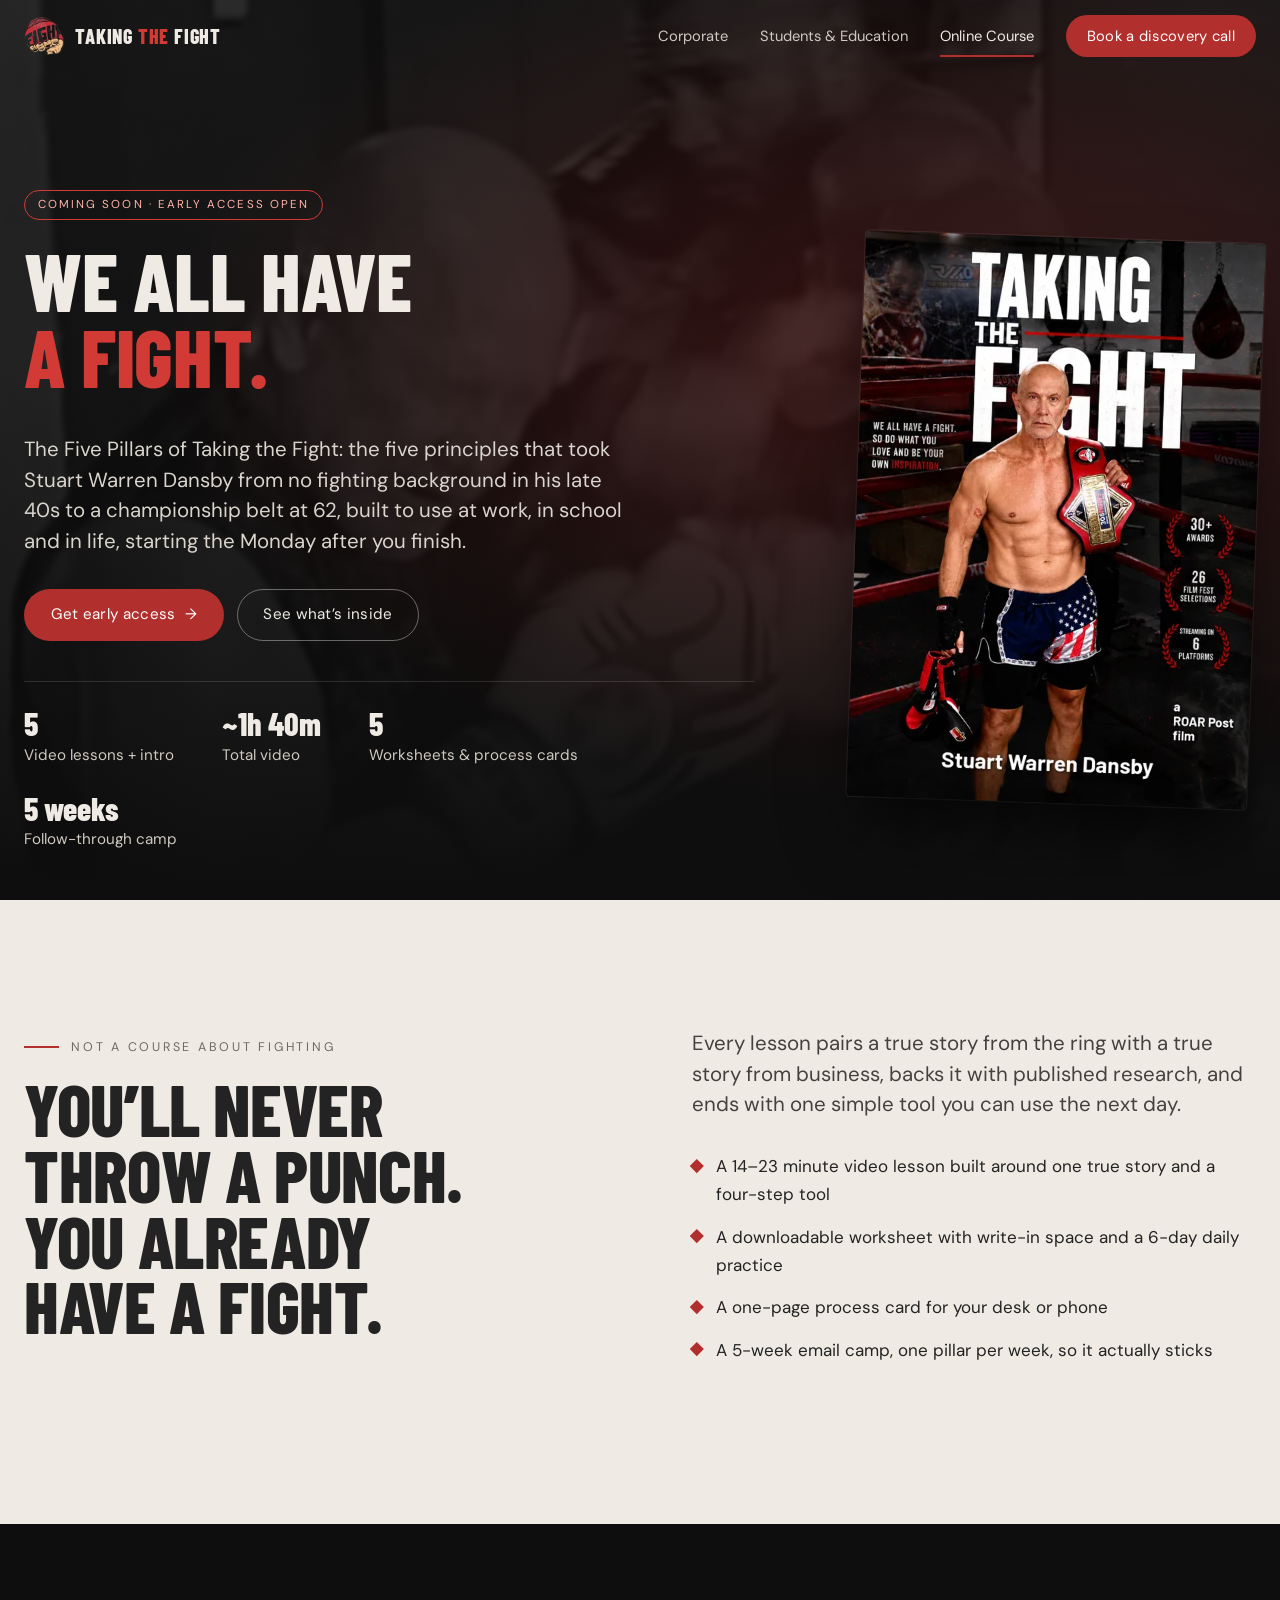
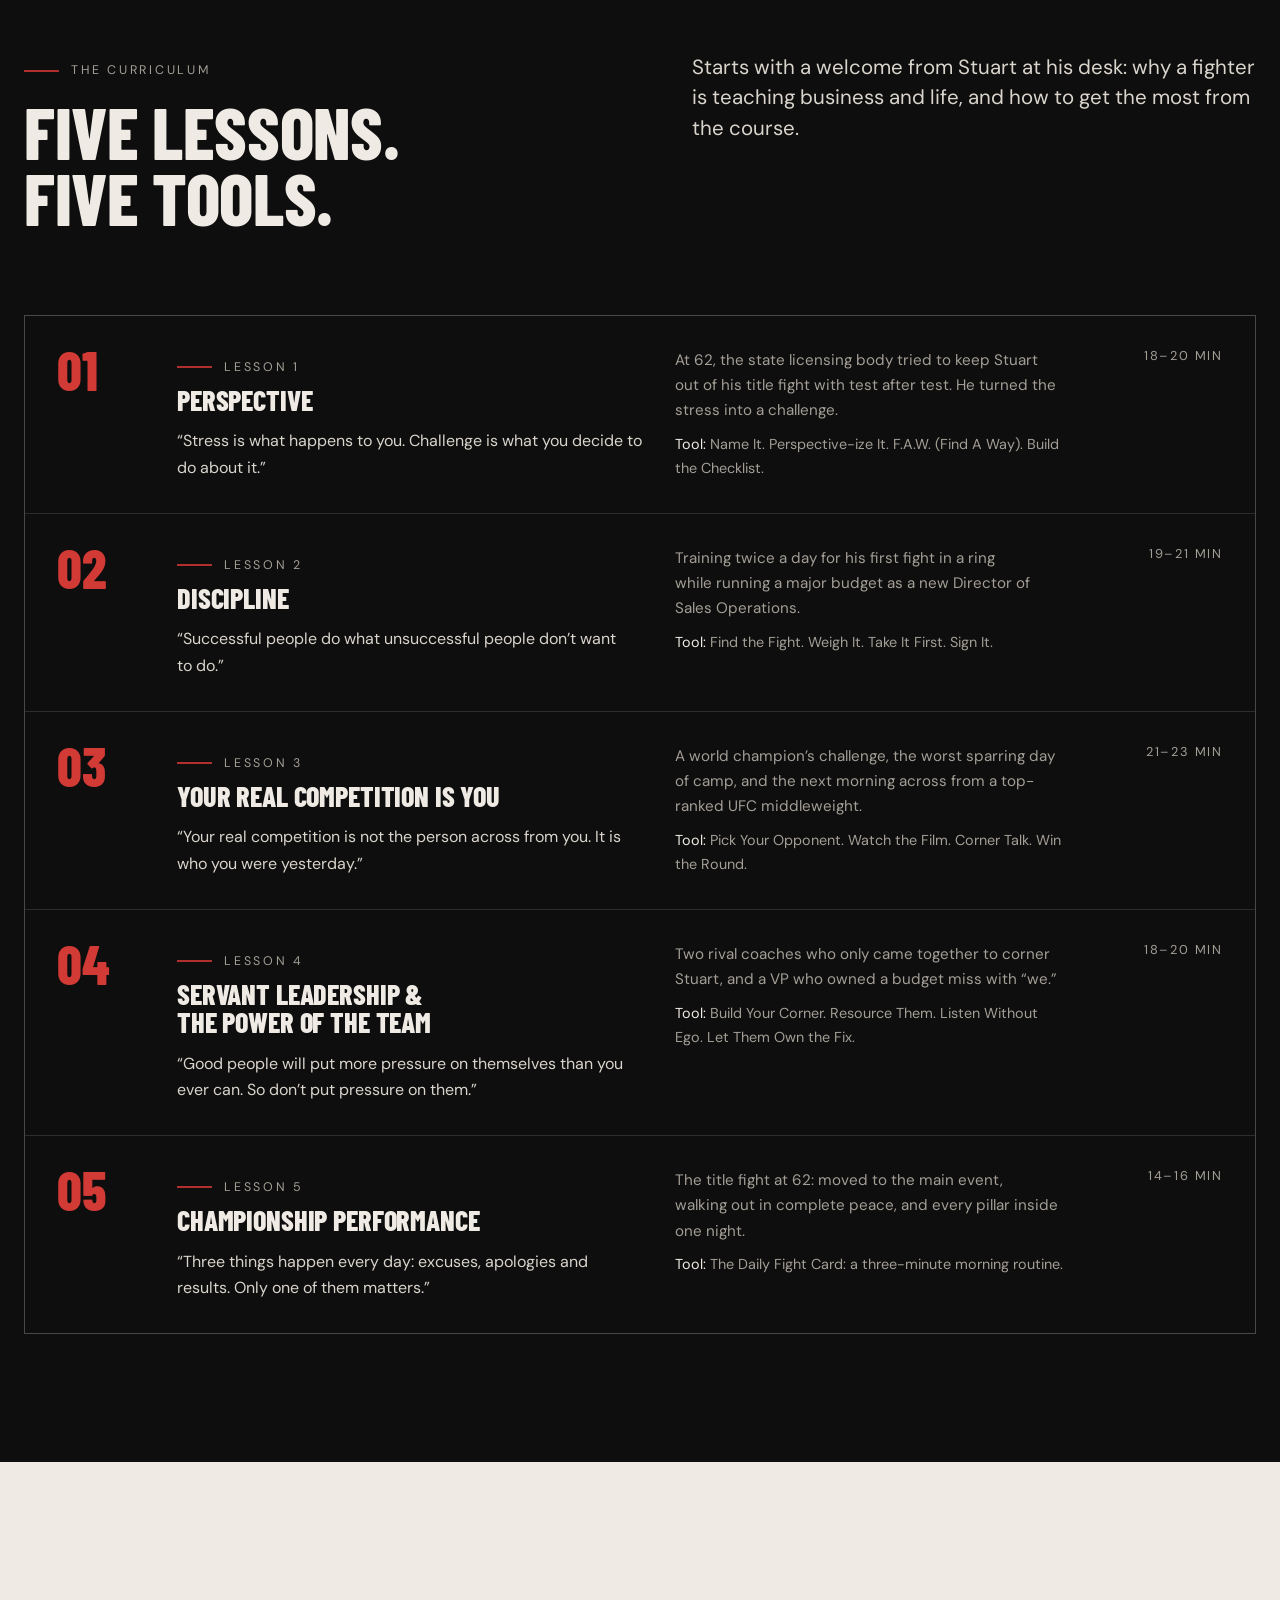
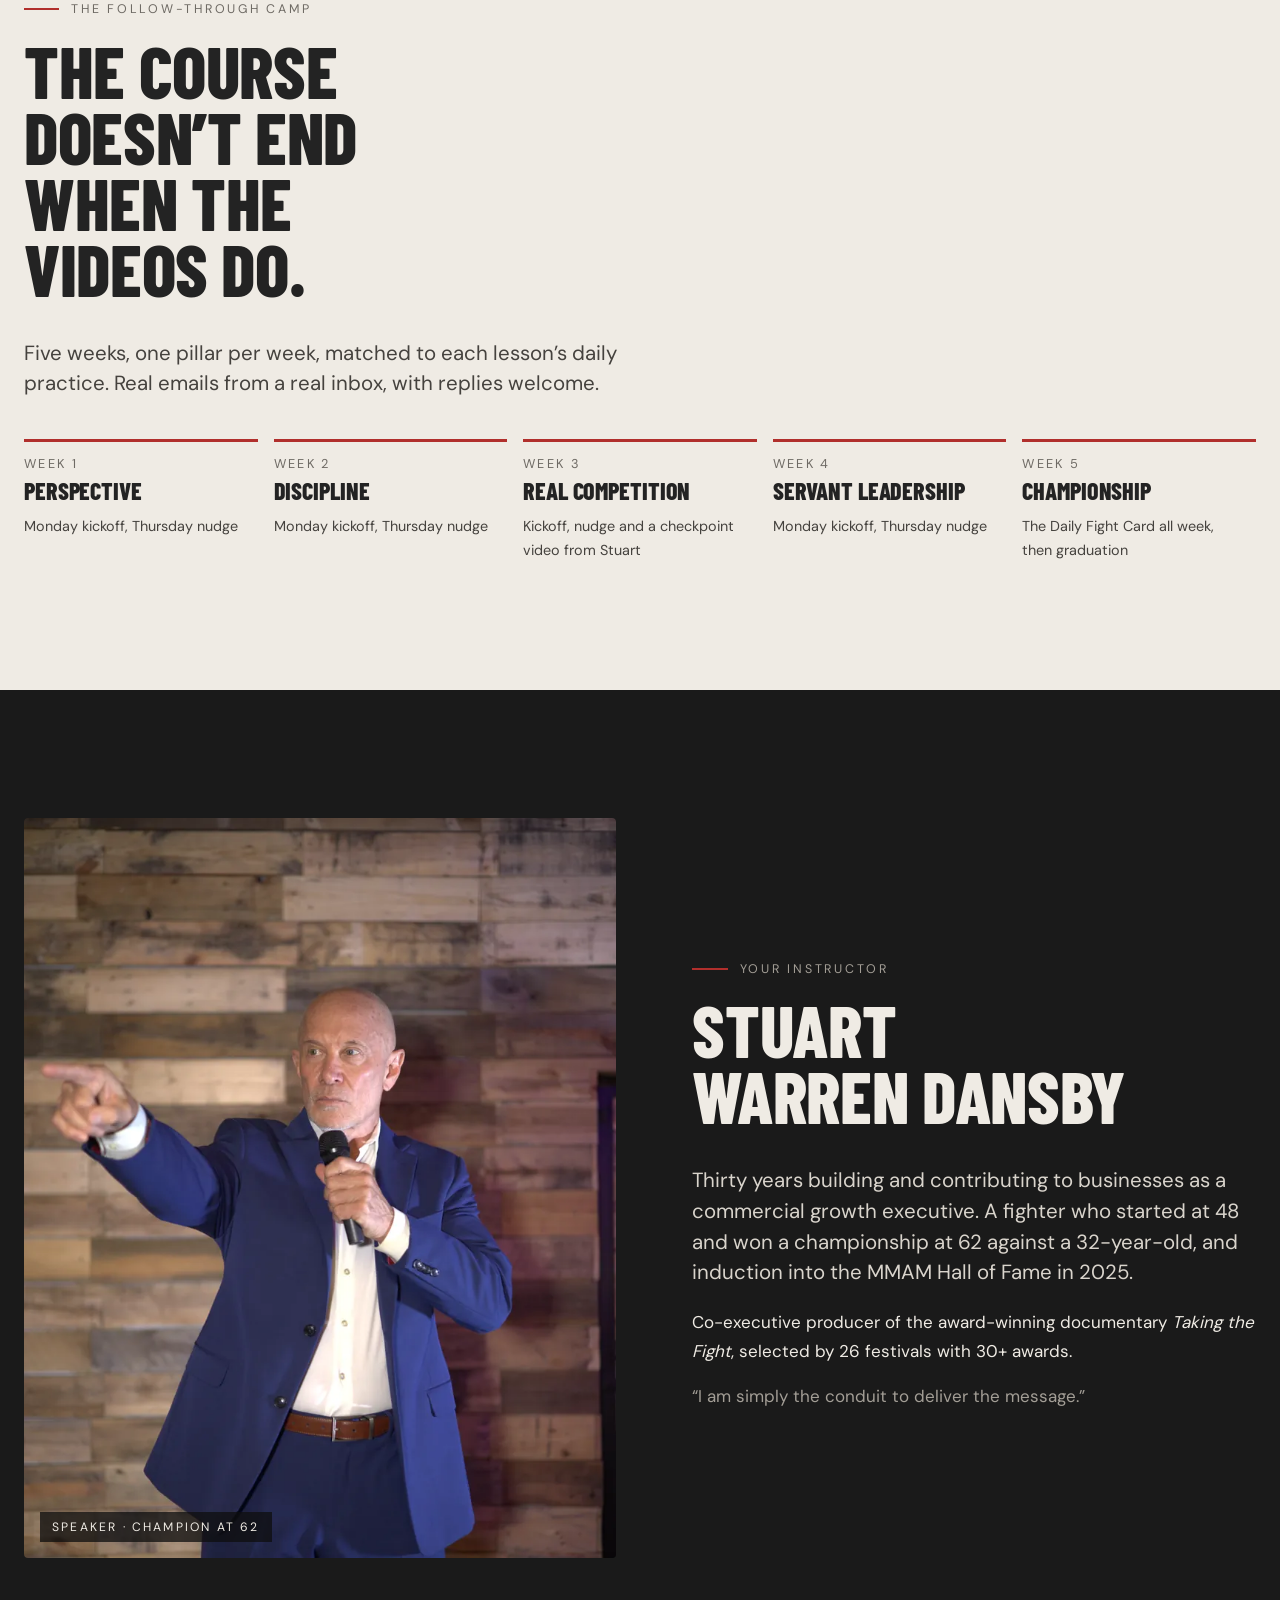
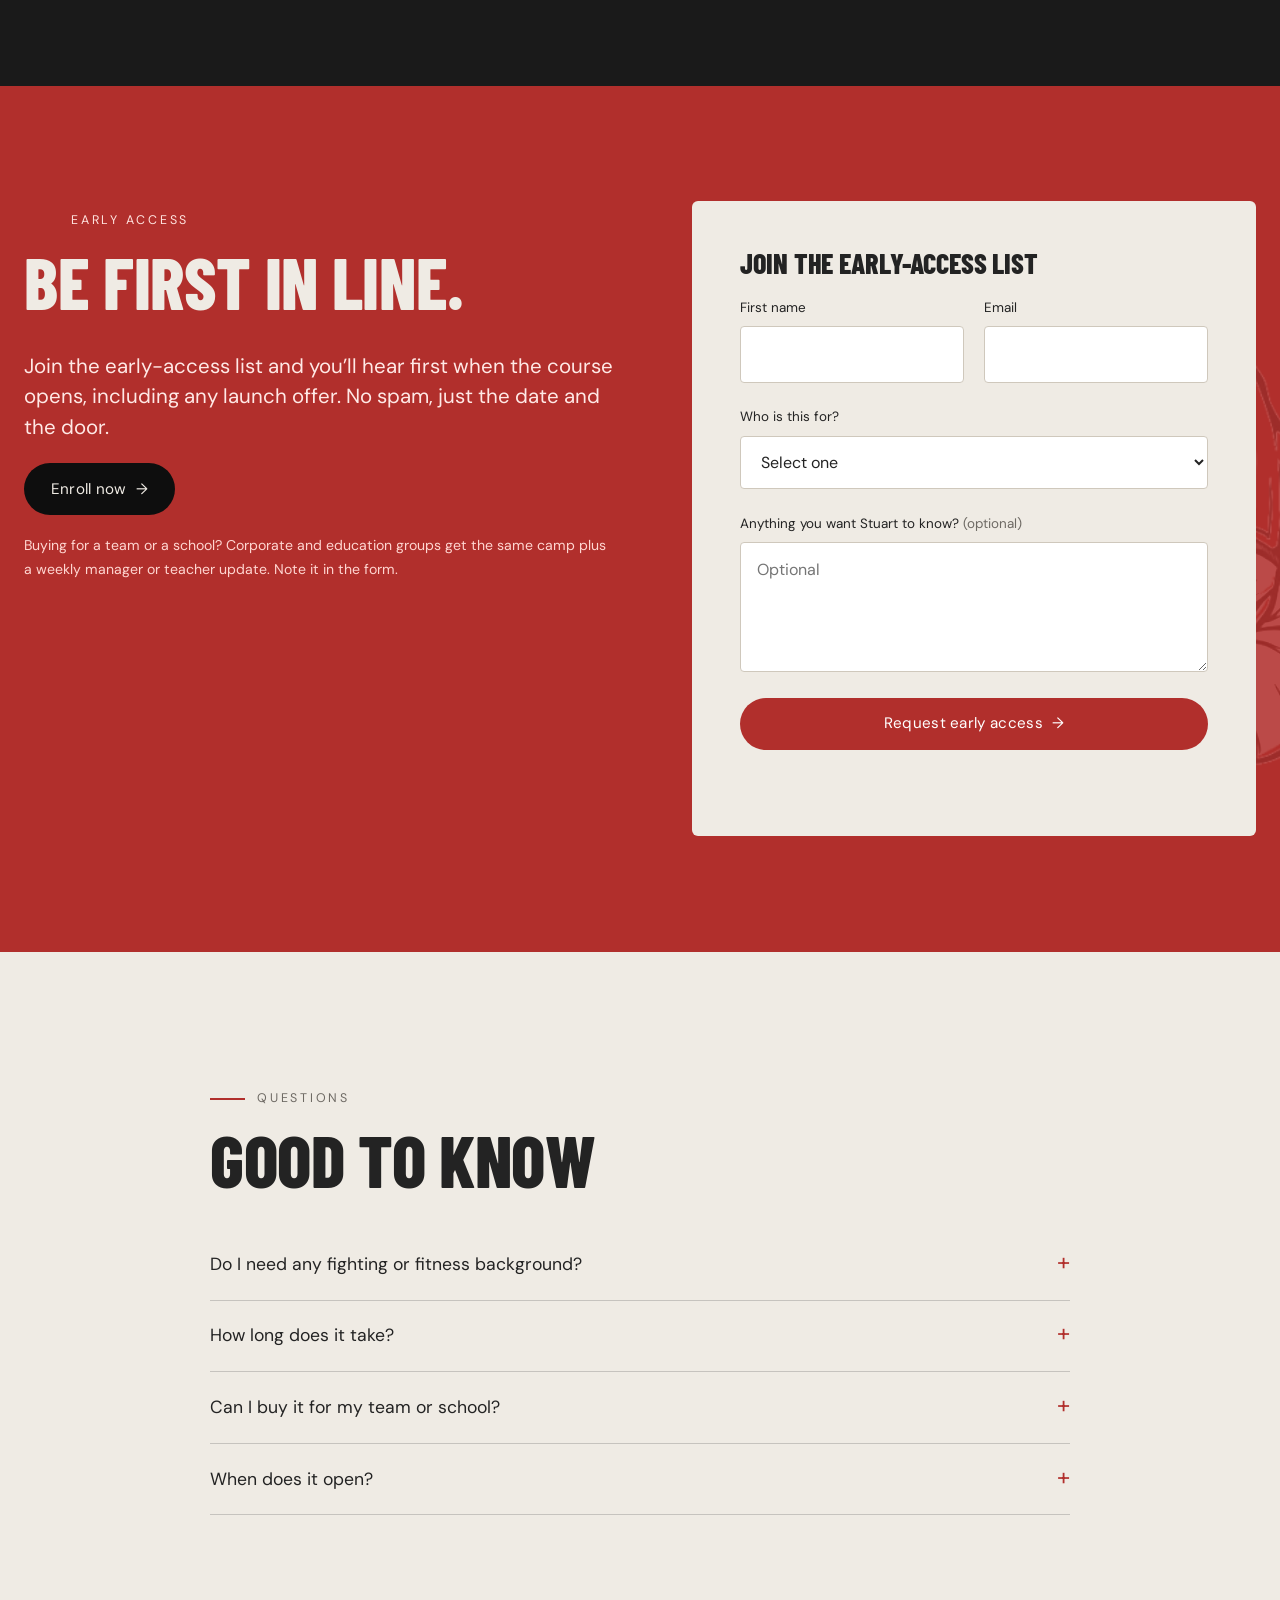
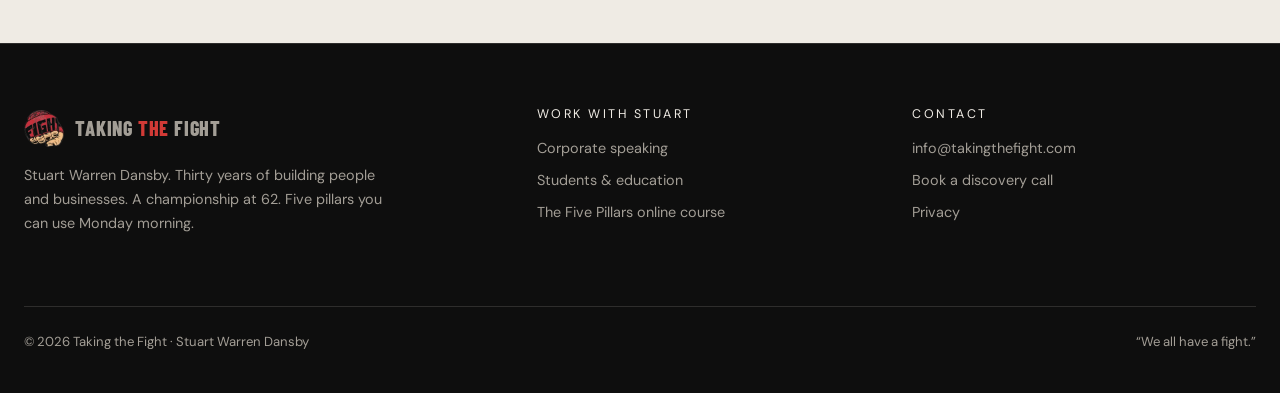
==== commit d83513de: "v2 review pass 2: sharp pro stage photos for reel/instructor, NBC 6 studio photo for credibility, re" ====
--- a/v2/course/index.html
+++ b/v2/course/index.html
@@ -35,8 +35,8 @@
 <div class="week rv"><b>Week 5</b><h3>Championship</h3><p>The Daily Fight Card all week, then graduation</p></div>
 </div></div></section>
 
-<section class="sec char"><div class="wrap"><div class="split"><figure class="photo tall rv"><img src="../img/ring.webp" srcset="../img/ring-sm.webp 800w, ../img/ring.webp 960w" sizes="(max-width:860px) 100vw, 50vw" width="960" height="720" alt="Stuart Warren Dansby in the ring during a fight" loading="lazy" decoding="async" style="object-position:50% 40%"><figcaption>Started at 48 · Champion at 62</figcaption></figure>
-<div class="rv"><span class="eyebrow">Your instructor</span><h2>Stuart Warren Dansby</h2><p class="lede">Thirty years building and contributing to businesses as a commercial growth executive. A seven-year fighting career, a championship at 62 against a 32-year-old, and induction into the MMAM Hall of Fame in 2025.</p><p>Co-executive producer of the award-winning documentary <em>Taking the Fight</em>, selected by 26 festivals with 30+ awards.</p><p class="muted">“I am simply the conduit to deliver the message.”</p></div></div></div></section>
+<section class="sec char"><div class="wrap"><div class="split"><figure class="photo tall rv"><img src="../img/speak.webp" srcset="../img/speak-sm.webp 800w, ../img/speak.webp 1200w" sizes="(max-width:860px) 100vw, 50vw" width="1200" height="1500" alt="Stuart Warren Dansby speaking on stage" loading="lazy" decoding="async" style="object-position:50% 20%"><figcaption>Speaker · Champion at 62</figcaption></figure>
+<div class="rv"><span class="eyebrow">Your instructor</span><h2>Stuart Warren Dansby</h2><p class="lede">Thirty years building and contributing to businesses as a commercial growth executive. A fighter who started at 48 and won a championship at 62 against a 32-year-old, and induction into the MMAM Hall of Fame in 2025.</p><p>Co-executive producer of the award-winning documentary <em>Taking the Fight</em>, selected by 26 festivals with 30+ awards.</p><p class="muted">“I am simply the conduit to deliver the message.”</p></div></div></div></section>
 
 <section class="cta" id="early-access" aria-labelledby="ea-h"><div class="wrap"><div class="split top"><div class="rv"><span class="eyebrow" style="color:#FFE3DF">Early access</span><h2 id="ea-h">Be first in line.</h2>
 <p class="price" data-price></p>
--- a/v2/v2.css
+++ b/v2/v2.css
@@ -254,3 +254,8 @@
 .photo figcaption{font-size:.76rem}
 .hero-meta{font-size:.95rem;color:#CFC9C0}
 @media (max-width:860px){.hero::before{background:linear-gradient(0deg,var(--ink) 12%,rgba(14,14,14,.86) 48%,rgba(14,14,14,.15) 100%)}.nav a.btn{padding:1rem 1.25rem;justify-content:center}}
+/* review pass 2 */
+.reel img{opacity:.9}.reel:hover img{opacity:1}
+.reel::after{content:"";position:absolute;inset:0;background:linear-gradient(0deg,rgba(14,14,14,.7),transparent 40%);pointer-events:none}
+.reel .play{justify-items:end;padding-right:12%}.reel .lbl{z-index:1}
+@media (max-width:600px){.reel .play{padding-right:8%}}
